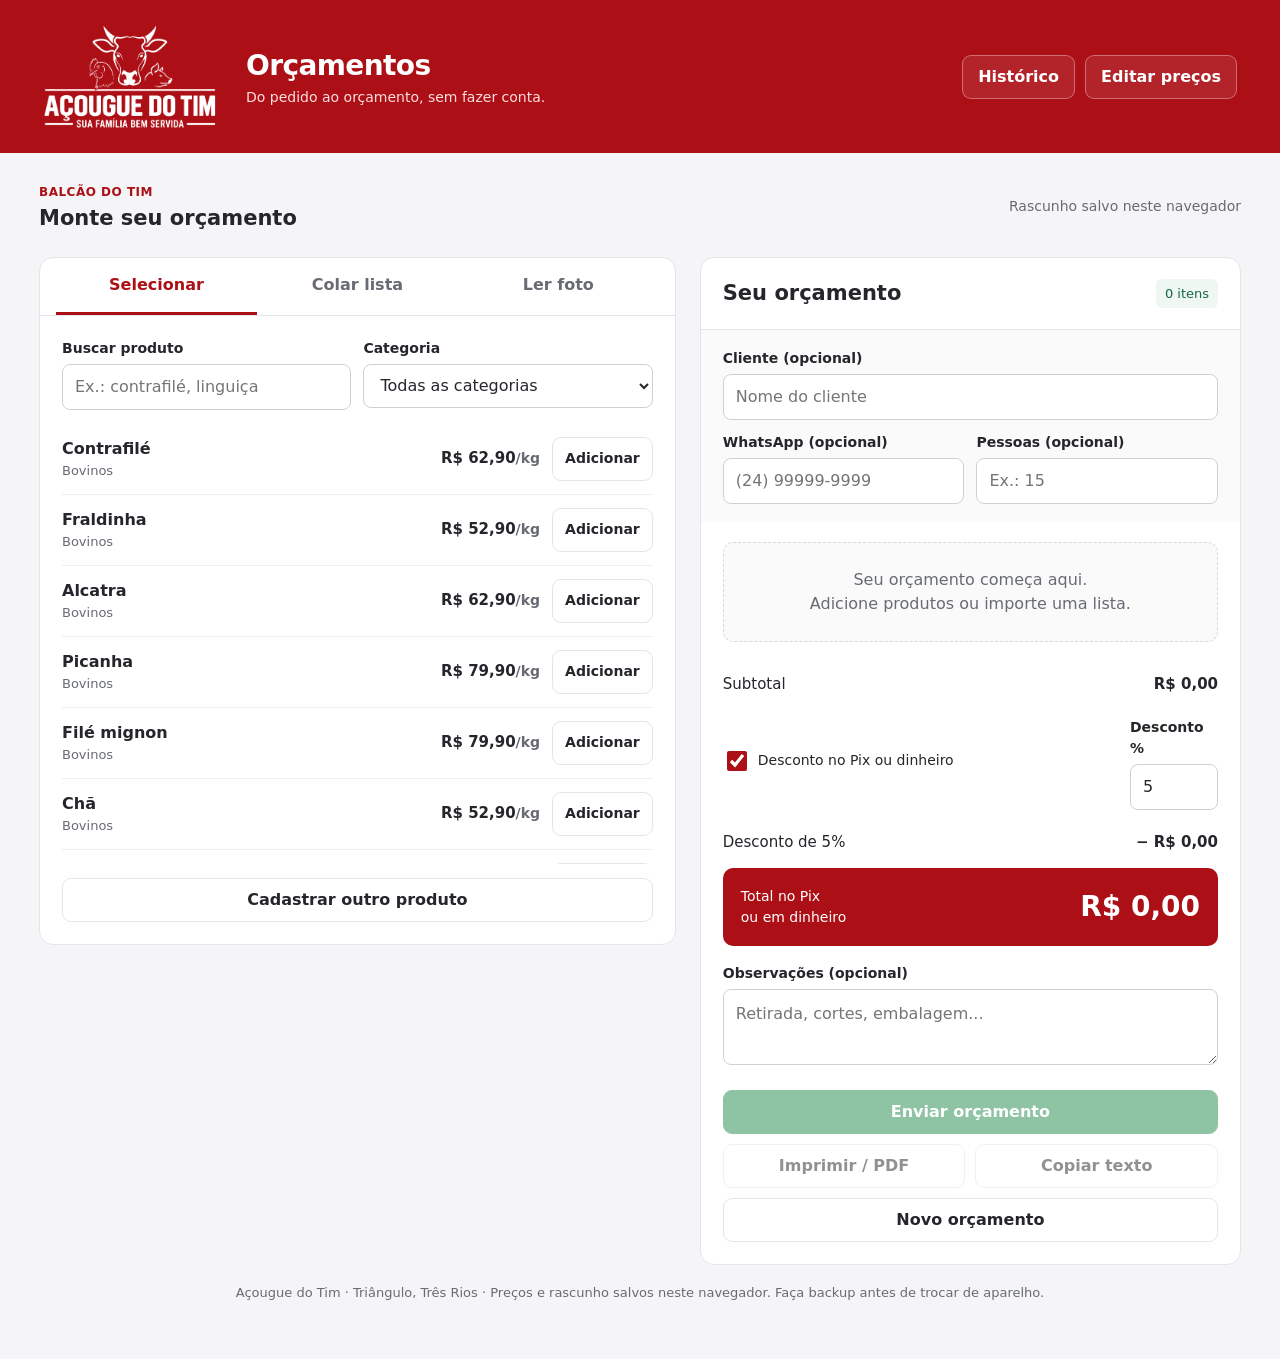
==== acougue-do-tim-app/app/src/main/assets/index.html @ 5b8120c6 "App Android de orçamentos do Açougue do Tim (APK v1.0) Tela original mantida (preços, desconto, logo" ====
<!doctype html>
<html lang="pt-BR">
<head>
<meta charset="utf-8">
<meta name="viewport" content="width=device-width,initial-scale=1,viewport-fit=cover">
<meta name="theme-color" content="#ac1016">
<title>Orçamentos · Açougue do Tim</title>
<style>
:root{--red:#ac1016;--ink:#25262b;--muted:#686b73;--line:#e5e5e9}
*{box-sizing:border-box;-webkit-tap-highlight-color:transparent}
body{margin:0;font:16px/1.5 system-ui,sans-serif;color:var(--ink);background:#f5f5f7}
button,input,select,textarea{font:inherit}
button{cursor:pointer;min-height:44px;border:1px solid var(--line);border-radius:9px;padding:9px 15px;background:white;font-weight:650;color:var(--ink);touch-action:manipulation}
button:hover{border-color:var(--red)}
button:active{transform:scale(.98)}
button:disabled{opacity:.5;cursor:not-allowed}
.primary{background:var(--red);color:white;border-color:var(--red)}
input,select,textarea{width:100%;padding:10px 12px;border:1px solid #cfd0d7;border-radius:8px;background:white;min-height:44px;color:var(--ink)}
input:focus,select:focus,textarea:focus,button:focus-visible{outline:3px solid #e8a8ab;outline-offset:2px}
label{display:block;font-size:14px;font-weight:650;margin-bottom:5px}
h1,h2,h3,p{margin:0}
h1{font-size:28px;letter-spacing:-.6px}
h2{font-size:21px}
h3{font-size:16px}
header{background:var(--red);color:white}
.head{max-width:1250px;margin:auto;padding:24px 28px;display:flex;align-items:center;gap:28px}
.logo{width:175px;height:105px;object-fit:contain}
.head p{color:#ffdddf;font-size:14px}
.head-actions{margin-left:auto;display:flex;gap:10px}
.head button{background:#ffffff16;color:white;border-color:#ffffff55}
main{max-width:1250px;margin:26px auto;padding:0 24px}
.topline{display:flex;justify-content:space-between;align-items:center;gap:12px;margin-bottom:22px}
.muted,.help{color:var(--muted);font-size:14px}
.grid{display:grid;grid-template-columns:minmax(0,1fr) minmax(340px,.85fr);gap:24px;align-items:start}
.card{background:white;border:1px solid var(--line);border-radius:14px;overflow:hidden}
.pad{padding:22px}
.tabs{display:flex;border-bottom:1px solid var(--line);padding:0 16px}
.tab{flex:1;border:0;border-radius:0;padding:15px 8px;color:var(--muted);border-bottom:3px solid transparent}
.tab.active{color:var(--red);border-bottom-color:var(--red)}
.fields{display:grid;grid-template-columns:1fr 1fr;gap:12px}
.row{display:flex;gap:10px;align-items:center}
.between{justify-content:space-between}
.stack>*+*{margin-top:16px}
.results{max-height:440px;overflow:auto;margin-top:14px}
.product{display:flex;gap:12px;align-items:center;padding:13px 0;border-bottom:1px solid #eee}
.meta{flex:1}
.product small{display:block;font-size:13px;color:var(--muted)}
.price{white-space:nowrap;font-weight:650;font-size:15px}
.product button{padding:7px 12px;font-size:14px}
.product.incart h3::after{content:" ✓";color:#176746}
.chip{font-size:13px;color:#176746;background:#eef7f1;padding:5px 9px;border-radius:6px}
.notice{border:1px solid #f0d3a9;background:#fff8ed;color:#6e430b;padding:12px;border-radius:9px;font-size:14px}
.quiet{border:1px dashed #d7d7dd;background:#fafafa;border-radius:10px;padding:25px 16px;text-align:center;color:var(--muted)}
textarea{resize:vertical;min-height:185px;line-height:1.7}
.smallbtn{font-size:14px;padding:5px 10px}
.hidden,[hidden]{display:none!important}
.summary-head{padding:20px 22px;border-bottom:1px solid var(--line);display:flex;align-items:center;justify-content:space-between;gap:10px}
.summary-head small{display:block;color:var(--muted);font-size:13px;font-weight:500}
.quote-meta{padding:18px 22px;background:#fafafb}
.quote-meta .wide{grid-column:1/-1}
.cart{padding:0 22px}
.cart-item{padding:16px 0;border-bottom:1px solid var(--line)}
.cart-item h3{flex:1}
.cart-edit{display:grid;grid-template-columns:1.3fr 1fr 1fr;gap:9px;margin-top:10px}
.cart-edit label{font-size:13px;color:var(--muted)}
.cart-edit input{padding:7px;font-size:15px}
.stepper{display:flex;gap:4px}
.stepper input{text-align:center;min-width:0}
.stepper button{min-width:40px;padding:0;font-size:20px;line-height:1;font-weight:700;color:var(--red)}
.itemtotal{text-align:right;align-self:end;padding-bottom:8px;font-weight:700;white-space:nowrap}
.remove{border:0;color:#8d3034;background:transparent;font-size:14px;padding:4px 5px;min-height:32px}
.totals{padding:22px}
.total-row{display:flex;justify-content:space-between;gap:12px;margin:9px 0;font-size:15px}
.discount-config{display:grid;grid-template-columns:1fr 88px;gap:14px;align-items:center;padding:12px 0}
.check{display:flex;gap:8px;align-items:center;font-weight:500}
.check input{width:20px;min-height:20px;accent-color:var(--red)}
.grand{padding:18px;background:var(--red);color:white;border-radius:10px;display:flex;align-items:center;justify-content:space-between;gap:10px;margin-top:15px}
.grand strong{font-size:28px;white-space:nowrap}
.grand span{font-size:14px}
.actions{display:grid;grid-template-columns:1fr 1fr;gap:10px;margin-top:18px}
.actions .primary{grid-column:1/-1}
.wa{background:#1f8b4c;border-color:#1f8b4c;color:white}
.footnote{padding:18px 0 30px;text-align:center;color:var(--muted);font-size:13px}
.photo-preview{display:block;max-width:100%;max-height:250px;margin:12px auto;object-fit:contain;border-radius:8px}
.photo-buttons{display:grid;grid-template-columns:1fr 1fr;gap:10px}
progress{width:100%;accent-color:var(--red)}
dialog{border:1px solid var(--line);border-radius:16px;padding:0;max-width:850px;width:calc(100% - 24px);max-height:90vh;box-shadow:0 20px 80px #0003;color:var(--ink)}
dialog::backdrop{background:#17182088}
.dialog-head{position:sticky;top:0;background:white;z-index:1;padding:18px 22px;border-bottom:1px solid var(--line);display:flex;align-items:center;justify-content:space-between;gap:12px}
.dialog-body{padding:20px 22px}
.dialog-foot{padding:16px 22px;border-top:1px solid var(--line);position:sticky;bottom:0;background:white;display:flex;justify-content:flex-end;gap:10px}
.review-item{padding:16px;border:1px solid var(--line);border-left:4px solid #d3a24d;border-radius:10px;margin:12px 0}
.review-item.known{border-left-color:#176746}
.source{font-size:14px;white-space:pre-wrap;color:var(--muted);margin-bottom:10px;overflow-wrap:anywhere}
.review-fields{display:grid;grid-template-columns:2fr .85fr 1fr;gap:10px}
.review-more{display:grid;grid-template-columns:2fr 1fr;gap:10px;margin-top:10px}
.reason{font-size:13px;color:#925100;margin:8px 0}
.catalog-row{display:grid;grid-template-columns:1fr 110px 45px 40px;gap:10px;align-items:center;padding:10px 0;border-bottom:1px solid var(--line)}
.catalog-row label{font-size:15px;margin:0}
.catalog-row span{font-size:14px;color:var(--muted)}
.catalog-row .del{min-height:36px;padding:0;border:0;background:transparent;color:#8d3034;font-size:20px}
.toast{position:fixed;bottom:calc(22px + var(--bar,0px));left:50%;transform:translateX(-50%);padding:12px 20px;background:#222;color:white;border-radius:10px;z-index:30;max-width:90vw;font-size:14px;box-shadow:0 6px 24px #0004}
#printQuote{display:none}
.pill{font-size:12px;letter-spacing:.5px;text-transform:uppercase;font-weight:700;color:var(--red)}
.send-list{display:grid;gap:10px}
.send-list button{display:flex;align-items:center;gap:14px;text-align:left;padding:14px 16px;min-height:64px}
.send-list button b{display:block}
.send-list button small{display:block;font-weight:400;color:var(--muted);font-size:13px}
.send-list .ico{font-size:26px;width:34px;text-align:center;flex:none}
.hist-row{display:grid;grid-template-columns:1fr auto;gap:6px 12px;padding:14px 0;border-bottom:1px solid var(--line);align-items:center}
.hist-row strong{white-space:nowrap}
.hist-row small{color:var(--muted);font-size:13px;display:block}
.hist-row .row{grid-column:1/-1}
.hist-row .row button{min-height:38px;padding:5px 12px;font-size:14px}
.sticky-bar{position:fixed;left:0;right:0;bottom:0;z-index:20;background:white;border-top:1px solid var(--line);box-shadow:0 -6px 20px #0001;padding:10px 16px;display:flex;align-items:center;gap:12px}
.sticky-bar div{flex:1;line-height:1.2}
.sticky-bar small{color:var(--muted);font-size:13px;display:block}
.sticky-bar strong{font-size:20px;color:var(--red)}
.busy{position:fixed;inset:0;background:#ffffffaa;z-index:40;display:flex;align-items:center;justify-content:center;font-weight:650}
.busy div{background:white;border:1px solid var(--line);border-radius:12px;padding:18px 24px;box-shadow:0 10px 40px #0002}
@media(max-width:900px){.grid{grid-template-columns:1fr}.head{padding:18px 20px;gap:18px}.logo{width:125px;height:85px}.head h1{font-size:23px}main{padding:0 16px;margin:20px auto}.review-fields{grid-template-columns:1fr 1fr}.review-fields>div:first-child{grid-column:1/-1}body.has-bar main{padding-bottom:70px}}
@media(max-width:480px){.head{flex-wrap:wrap;gap:12px}.brandtitle{flex:1}.head-actions{margin-left:0;width:100%}.head-actions button{flex:1}.pad,.totals,.dialog-body{padding:16px}.quote-meta{padding:16px}.cart{padding:0 16px}.product{flex-wrap:wrap}.product .meta{min-width:140px}.review-more{grid-template-columns:1fr}.catalog-row{grid-template-columns:1fr 92px 30px 34px;gap:6px}.topline .muted{max-width:150px;text-align:right}.cart-edit{grid-template-columns:1fr 1fr}.cart-edit .qtybox{grid-column:1/-1}.grand strong{font-size:26px}.fields{grid-template-columns:1fr}.quote-meta.fields{grid-template-columns:1fr 1fr}.dialog-head,.dialog-foot{padding:14px 16px}dialog{width:calc(100% - 16px);max-height:94vh}}
@media print{@page{size:A4;margin:12mm}body{background:white;font-size:11pt}body>*{display:none!important}#printQuote{display:block!important}#printQuote .print-head{background:#ac1016!important;color:white!important;display:flex;justify-content:space-between;align-items:center;padding:18px;margin-bottom:20px;print-color-adjust:exact;-webkit-print-color-adjust:exact}#printQuote img{width:180px}#printQuote h1{font-size:19pt}#printQuote table{width:100%;border-collapse:collapse;margin:14px 0;font-size:10pt}#printQuote th{background:#ac1016;color:white;text-align:left;padding:9px;print-color-adjust:exact;-webkit-print-color-adjust:exact}#printQuote td{padding:9px;border-bottom:1px solid #ddd}#printQuote th:not(:first-child),#printQuote td:not(:first-child){text-align:right}#printQuote tr{break-inside:avoid}#printQuote .print-totals{margin:20px 0 0 auto;width:85%;break-inside:avoid}#printQuote .print-totals div{display:flex;justify-content:space-between;padding:6px}#printQuote .print-grand{background:#ac1016;color:white;font-weight:bold;font-size:17pt;padding:13px!important;print-color-adjust:exact;-webkit-print-color-adjust:exact}#printQuote footer{text-align:center;margin-top:28px;border-top:1px solid #ac1016;padding-top:12px;font-size:9pt}#printQuote .notes{white-space:pre-wrap;margin:14px 0;font-size:10pt}}
</style>
</head>
<body>
<header><div class="head"><img class="logo" src="[data-uri]" alt="Açougue do Tim — Sua família bem servida"><div class="brandtitle"><h1>Orçamentos</h1><p>Do pedido ao orçamento, sem fazer conta.</p></div><div class="head-actions"><button id="openHistory">Histórico</button><button id="openCatalog">Editar preços</button></div></div></header>
<main>
<div class="topline"><div><span class="pill">Balcão do Tim</span><h2>Monte seu orçamento</h2></div><p class="muted" id="saveStatus"></p></div>
<div class="grid">
<section class="card">
<nav class="tabs" aria-label="Forma de incluir produtos"><button class="tab active" data-tab="manual">Selecionar</button><button class="tab" data-tab="text">Colar lista</button><button class="tab" data-tab="photo">Ler foto</button></nav>
<div id="manual" class="pad panel">
<div class="fields"><div><label for="search">Buscar produto</label><input id="search" type="search" placeholder="Ex.: contrafilé, linguiça" autocomplete="off"></div><div><label for="category">Categoria</label><select id="category"></select></div></div>
<div id="products" class="results"></div>
<button id="manualCustom" style="width:100%;margin-top:14px">Cadastrar outro produto</button>
</div>
<div id="text" class="pad panel hidden stack">
<h2>Recebeu uma lista?</h2>
<p class="help">Cole o pedido ou digite um produto por linha, com a quantidade antes ou depois do nome. <span class="app-only">Dica: no WhatsApp, segure a mensagem do cliente, toque em <b>Compartilhar</b> e escolha <b>Orçamentos Tim</b>.</span></p>
<textarea id="listText" aria-label="Lista de produtos" placeholder="3 kg de contrafilé&#10;Fraldinha 1 kg&#10;3 pacotes de pão de alho&#10;500 g de coração"></textarea>
<div class="row between"><button id="example" class="smallbtn">Exemplo de 15 pessoas</button><button id="parseText" class="primary">Reconhecer lista</button></div>
<p class="help">Nomes parecidos e dados ausentes pedem sua escolha antes de fechar.</p>
</div>
<div id="photo" class="pad panel hidden stack">
<h2>Uma foto vira uma lista</h2>
<p class="help">Fotografe o pedido de perto, bem iluminado e sem cortes. Funciona melhor com texto impresso ou letra de forma.</p>
<div class="photo-buttons app-only"><button id="takePhoto" class="primary">📷 Tirar foto</button><button id="pickPhoto">🖼️ Da galeria</button></div>
<div class="web-only stack"><input id="photoFile" type="file" accept="image/*" aria-label="Foto do pedido"><button id="readPhoto" class="primary" disabled style="width:100%">Ler imagem</button></div>
<img id="photoPreview" class="photo-preview hidden" alt="Foto selecionada">
<div id="ocrProgress" class="hidden"><progress id="ocrBar" max="1"></progress><p id="ocrStatus" class="help" role="status"></p></div>
<p class="help app-only">A leitura é feita no próprio celular, sem internet. Revise o texto e as quantidades.</p>
<p class="help web-only">Precisa de internet para carregar o leitor. A foto é processada no navegador. Revise o texto e as quantidades.</p>
<div id="ocrResult" class="hidden"><label for="ocrText">Texto extraído — corrija se necessário</label><textarea id="ocrText"></textarea><button id="parsePhoto" class="primary" style="width:100%;margin-top:10px">Revisar produtos da foto</button></div>
</div>
</section>
<section class="card summary" id="summary">
<div class="summary-head"><div><h2>Seu orçamento</h2><small id="quoteNumber"></small></div><span class="chip" id="itemCount"></span></div>
<div class="quote-meta fields">
<div class="wide"><label for="customer">Cliente (opcional)</label><input id="customer" placeholder="Nome do cliente" autocomplete="off"></div>
<div><label for="phone">WhatsApp (opcional)</label><input id="phone" type="tel" inputmode="tel" placeholder="(24) 99999-9999" autocomplete="off"></div>
<div><label for="people">Pessoas (opcional)</label><input id="people" type="number" inputmode="numeric" min="1" step="1" placeholder="Ex.: 15"></div>
</div>
<div id="cart" class="cart"></div>
<div class="totals">
<div class="total-row"><span>Subtotal</span><strong id="subtotal"></strong></div>
<div class="discount-config"><label class="check"><input id="discountOn" type="checkbox" checked>Desconto no Pix ou dinheiro</label><div><label for="discountPct">Desconto %</label><input id="discountPct" type="number" inputmode="decimal" min="0" max="100" step="0.1" value="5"></div></div>
<div class="total-row"><span id="discountLabel"></span><strong id="discountValue"></strong></div>
<div class="grand"><span id="totalLabel"></span><strong id="grandTotal"></strong></div>
<p class="help" id="perPerson" style="margin-top:9px"></p>
<div style="margin-top:17px"><label for="notes">Observações (opcional)</label><textarea id="notes" style="min-height:70px" placeholder="Retirada, cortes, embalagem..."></textarea></div>
<div class="actions">
<button class="primary wa" id="sendBtn">Enviar orçamento</button>
<button id="printBtn">Imprimir / PDF</button>
<button id="copyBtn">Copiar texto</button>
<button id="clearBtn" style="grid-column:1/-1">Novo orçamento</button>
</div>
</div>
</section>
</div>
<p class="footnote">Açougue do Tim · Triângulo, Três Rios · <span id="storageNote">Preços e rascunho salvos neste navegador.</span> Faça backup antes de trocar de aparelho.</p>
</main>

<div id="stickyBar" class="sticky-bar hidden"><div><small id="barCount"></small><strong id="barTotal"></strong></div><button id="barGo" class="primary">Ver orçamento</button></div>

<dialog id="reviewDialog"><div class="dialog-head"><div><h2>Confira o pedido</h2><p class="help">Escolha os produtos e complete o que faltar.</p></div><button data-close="reviewDialog">Fechar</button></div><div class="dialog-body"><p id="reviewMessage" class="notice"></p><div id="reviewRows"></div><p class="help">Para itens desconhecidos, escolha “Novo produto” e informe nome, unidade e preço. Eles serão salvos no catálogo.</p></div><div class="dialog-foot"><button data-close="reviewDialog">Cancelar</button><button id="applyReview" class="primary">Adicionar ao orçamento</button></div></dialog>

<dialog id="catalogDialog"><div class="dialog-head"><div><h2>Seus preços</h2><p class="help">Tabela inicial enviada em 25/11/2026.</p></div><button data-close="catalogDialog">Fechar</button></div><div class="dialog-body"><p class="notice">Alterações no catálogo valem para novas inclusões. Os itens já adicionados mantêm o preço e podem ser editados no orçamento.</p><label for="catalogSearch" style="margin-top:16px">Buscar no catálogo</label><input id="catalogSearch" type="search" autocomplete="off"><div id="catalogRows"></div><div class="row" style="flex-wrap:wrap;margin-top:20px"><button id="newProduct">Novo produto</button><button id="backup">Salvar backup</button><button id="restore">Restaurar backup</button><input id="restoreFile" type="file" accept="application/json,.json" hidden></div></div></dialog>

<dialog id="sendDialog"><div class="dialog-head"><div><h2>Enviar orçamento</h2><p class="help" id="sendTo"></p></div><button data-close="sendDialog">Fechar</button></div><div class="dialog-body"><div class="send-list">
<button data-send="text"><span class="ico">💬</span><span><b>Mensagem no WhatsApp</b><small>Texto com produtos, quantidades e total</small></span></button>
<button data-send="pdf" class="app-only"><span class="ico">📄</span><span><b>PDF no WhatsApp</b><small>Orçamento com a logo, pronto para imprimir</small></span></button>
<button data-send="png" class="app-only"><span class="ico">🖼️</span><span><b>Imagem no WhatsApp</b><small>Abre direto na conversa do cliente</small></span></button>
<button data-send="other" class="app-only"><span class="ico">↗️</span><span><b>Outros apps</b><small>Enviar o PDF por e-mail, Drive, Telegram…</small></span></button>
</div><p class="help" style="margin-top:14px">O orçamento enviado fica guardado no Histórico.</p></div></dialog>

<dialog id="historyDialog"><div class="dialog-head"><div><h2>Histórico</h2><p class="help">Orçamentos enviados, impressos ou copiados.</p></div><button data-close="historyDialog">Fechar</button></div><div class="dialog-body"><label for="historySearch">Buscar por cliente ou número</label><input id="historySearch" type="search" autocomplete="off"><div id="historyRows"></div></div></dialog>

<div id="toast" class="toast hidden" role="status" aria-live="polite"></div>
<div id="busy" class="busy hidden"><div id="busyText">Gerando…</div></div>
<section id="printQuote"></section>

<script>
'use strict';
const SEED=[
['Contrafilé',62.90,'Bovinos','contra file|contrafile|contra filé'],['Fraldinha',52.90,'Bovinos','fralda'],['Alcatra',62.90,'Bovinos',''],['Picanha',79.90,'Bovinos',''],['Filé mignon',79.90,'Bovinos','file mignon'],['Chã',52.90,'Bovinos','cha'],['Patinho',52.90,'Bovinos',''],['Lagarto plano',49.90,'Bovinos',''],['Lagarto redondo',49.90,'Bovinos',''],['Capa de filé',42.90,'Bovinos','capa de file'],['Bola da pá',49.90,'Bovinos','bola da pa'],['Paleta',42.90,'Bovinos',''],['Acém',42.90,'Bovinos','acem'],['Peito bovino',42.90,'Bovinos','peito de boi'],['Músculo de 1ª',42.90,'Bovinos','musculo de primeira'],['Músculo de 2ª',39.90,'Bovinos','musculo de segunda'],['Costela sem osso',35.90,'Costela e grill','costela s osso'],['Costela com osso',29.90,'Costela e grill','costela c osso'],['Contrafilé grill',74.90,'Costela e grill','contra file grill|contrafile grill'],['Alcatra grill',74.90,'Costela e grill',''],['Costela minga grill',38.90,'Costela e grill',''],
['Pernil suíno',27.90,'Suínos','pernil'],['Lombo suíno',28.90,'Suínos','lombo'],['Barriga suína',28.90,'Suínos','barriga|panceta'],['Costelinha suína',27.90,'Suínos','costelinha'],['Carré',22.90,'Suínos','carre'],['Toucinho',13.90,'Suínos',''],['Pé suíno',9.90,'Suínos','pe de porco'],['Joelho suíno',9.90,'Suínos','joelho de porco'],['Rabo suíno',9.90,'Suínos','rabo de porco'],
['Coxa com sobrecoxa',15.90,'Frango','coxa c sobrecoxa'],['Sobrecoxa',16.90,'Frango',''],['Filé de frango',28.90,'Frango','file de frango'],['Peito de frango com osso',19.90,'Frango','peito com osso'],['Asa de frango',20.90,'Frango','asa'],['Drumet',20.90,'Frango','drumete|coxinha da asa'],['Tulipa',39.90,'Frango','meio da asa'],['Moela',19.90,'Frango','moela de frango'],['Coração de frango',49.90,'Frango','coracao|coração'],['Fígado de frango',9.90,'Frango','figado de frango'],['Frango a passarinho',16.90,'Frango','frango passarinho'],
['Linguiça de churrasco',21.90,'Embutidos','linguica de churrasco|linguica gomo|linguiça de pernil'],['Linguiça pura suína',27.90,'Embutidos','linguica pura suina'],['Linguiça de frango',21.90,'Embutidos','linguica de frango'],['Linguiça mista',24.90,'Embutidos','linguica mista'],['Linguiça calabresa',32.90,'Embutidos','calabresa'],['Salsicha',16.90,'Embutidos',''],['Bacon',32.90,'Embutidos',''],['Moída de 2ª',24.90,'Preparados','moida de segunda|carne moida de segunda'],['Hambúrguer',29.90,'Preparados','hamburguer'],['Almôndegas',29.90,'Preparados','almondegas'],['Quibe',28.90,'Preparados','kibe'],['Empanado de boi',39.90,'Preparados',''],['Empanado de frango',29.90,'Preparados',''],['Fígado de boi',20.90,'Bovinos','figado de boi'],['Pão de alho',17.90,'Complementos','pao de alho','pct'],['Queijo coalho',28.90,'Complementos','coalho'],['Carvão',6,'Complementos','carvao']
].map((p,i)=>({id:'p'+i,name:p[0],price:Math.round(p[1]*100),category:p[2],aliases:p[3].split('|').filter(Boolean),unit:p[4]||'kg'}));
const norm=s=>String(s).normalize('NFD').replace(/[̀-ͯ]/g,'').toLowerCase().replace(/[^a-z0-9]+/g,' ').trim().replace(/\s+/g,' ');
const num=v=>{let s=String(v??'').trim();if(!s)return NaN;if(s.includes(','))s=s.replace(/\./g,'').replace(',','.');return Number(s)};
const money=v=>(v/100).toLocaleString('pt-BR',{style:'currency',currency:'BRL'});
const qtyText=v=>Number(v).toLocaleString('pt-BR',{maximumFractionDigits:3});
const escapeHTML=s=>String(s??'').replace(/[&<>"']/g,c=>({'&':'&amp;','<':'&lt;','>':'&gt;','"':'&quot;',"'":'&#39;'}[c]));
function totals(items,pct,on){const subtotal=items.reduce((s,i)=>s+Math.round(i.qty*i.price),0);const discount=on?Math.round(subtotal*pct/100):0;return {subtotal,discount,net:subtotal-discount}}
function distance(a,b){const d=Array.from({length:b.length+1},(_,i)=>i);for(let i=1;i<=a.length;i++){let prev=d[0];d[0]=i;for(let j=1;j<=b.length;j++){let old=d[j];d[j]=Math.min(d[j]+1,d[j-1]+1,prev+(a[i-1]===b[j-1]?0:1));prev=old}}return d[b.length]}
function matchProduct(name,catalog){const n=norm(name);let exact=catalog.filter(p=>[p.name,...p.aliases].some(a=>norm(a)===n));if(exact.length===1)return {product:exact[0],suggestions:exact};let suggestions=catalog.map(p=>{let score=Math.min(...[p.name,...p.aliases].map(a=>{let k=norm(a);return k.includes(n)||n.includes(k)?0.24:distance(k,n)/Math.max(k.length,n.length,1)}));return {p,score}}).filter(x=>x.score<.46).sort((a,b)=>a.score-b.score).slice(0,6).map(x=>x.p);return {product:null,suggestions}}
function parseList(text,catalog){let lines=String(text).replace(/\r/g,'').replace(/\s+e\s+(?=\d)/gi,'\n').replace(/(?:;|(?<!\d),)\s*(?=\d+(?:[.,]\d+)?\s*(?:kg|kilo|quilo|g\b|grama|pacote|pct|un))/gi,'\n').split(/\n|;/).map(s=>s.trim()).filter(Boolean);const rows=[];const ignored=[];let section='';for(const original of lines){let line=original.replace(/^[•*\-]\s*/,'').replace(/^\d+[.)]\s+/,'');let n=norm(line);if(/^(churrasco(?: \d+)?(?: pessoas)?|(?:para )?\d+ pessoas|carnes?(?: \d+)?|kg)$/.test(n)){ignored.push(original);continue}if(original===original.toUpperCase()&&/^(bovina|suina|frango|linguica)(?: \d+)?$/.test(n)){section=n.split(' ')[0];ignored.push(original);continue}let qty=null,unit=null,ambiguous=/\d+\s*[-–]\s*\d+/.test(line)||/\d+\s*\/\s*\d+/.test(line),name=line;
const unitRE=/(\d+(?:[.,]\d+)?)\s*(quilogramas?|quilos?|kilos?|kgs?|kl|gramas?|gr|g|pacotes?|pcts?|pcs|unidades?|und?|un)\b/i;
let m=line.match(unitRE);if(m){qty=num(m[1]);unit=/^(g|gr|grama)/i.test(m[2])?'g':/^(pac|pct|pcs)/i.test(m[2])?'pct':/^(un)/i.test(m[2])?'un':'kg';name=line.replace(m[0],'').trim();if(unit==='g'){qty/=1000;unit='kg'}}else{m=line.match(/^(\d+(?:[.,]\d+)?)\s*(?:x\s*)?(.+)$/);if(m){qty=num(m[1]);name=m[2]}else{m=line.match(/^(.+?)\s+(\d+(?:[.,]\d+)?)\s*$/);if(m){name=m[1];qty=num(m[2])}}}
name=name.replace(/^(?:de|do|da)\s+/i,'').replace(/\s+(?:de|do|da)$/i,'').replace(/^[:\-\s.…]+|[:\-\s.…]+$/g,'');if(!name){rows.push({original,name:'',qty,unit:unit||'kg',product:null,suggestions:[],reason:'Informe o produto.'});continue}if(section==='linguica'&&norm(name)==='pernil')name='Linguiça de pernil';const match=matchProduct(name,catalog);let reason=[];if(!match.product)reason.push('Qual produto você quis dizer?');if(qty===null||!Number.isFinite(qty)||qty<=0)reason.push('Informe a quantidade.');if(ambiguous){qty=null;reason.push('Quantidade ambígua: confirme o valor.')}if(unit&&match.product&&unit!==match.product.unit)reason.push('A unidade difere do catálogo. Confira.');rows.push({original,name,qty,unit:unit||match.product?.unit||'kg',product:match.product,suggestions:match.suggestions,reason:reason.join(' ')})}return {rows,ignored}}
window.TimCore={SEED,norm,num,money,totals,parseList,matchProduct};

// ===== Tela =====
const APP=!!(window.Android&&window.Android.exportQuote);
document.documentElement.classList.add(APP?'is-app':'is-web');
document.head.insertAdjacentHTML('beforeend',`<style>${APP?'.web-only':'.app-only'}{display:none!important}</style>`);
const $=id=>document.getElementById(id),KEY='tim-orcamentos-v1',HKEY='tim-orcamentos-historico-v1';
let catalog=structuredClone(SEED),cart=[],pending=[],photoFile=null,toastTimer,hist=[],seq=0;
const blankMeta=()=>({customer:'',phone:'',people:'',notes:'',discountOn:true,discountPct:5,quoteId:'',number:0});
let meta=blankMeta();
function validProduct(p){return p&&typeof p.id==='string'&&typeof p.name==='string'&&p.name.trim()&&Number.isInteger(p.price)&&p.price>=0&&p.price<=1e9&&['kg','pct','un'].includes(p.unit)&&typeof p.category==='string'&&Array.isArray(p.aliases)&&p.aliases.every(a=>typeof a==='string')}
const validCart=c=>Array.isArray(c)?c.filter(i=>validProduct(i)&&Number.isFinite(i.qty)&&i.qty>0&&i.qty<=1e6):[];
function cleanMeta(m){m={...blankMeta(),...(m||{})};m.discountPct=Math.max(0,Math.min(100,num(m.discountPct)||0));m.discountOn=!!m.discountOn;for(const k of ['customer','phone','people','notes','quoteId'])m[k]=String(m[k]??'');m.number=Number.isInteger(m.number)?m.number:0;return m}
function validHistory(h){return Array.isArray(h)?h.filter(q=>q&&typeof q.id==='string'&&Array.isArray(q.items)).map(q=>({...q,items:validCart(q.items),meta:cleanMeta(q.meta)})).slice(0,300):[]}
try{const saved=JSON.parse(localStorage.getItem(KEY));if(saved&&Array.isArray(saved.catalog)&&saved.catalog.length&&saved.catalog.every(validProduct)){catalog=saved.catalog;cart=validCart(saved.cart);meta=cleanMeta(saved.meta);seq=Number.isInteger(saved.seq)?saved.seq:0}}catch{}
try{hist=validHistory(JSON.parse(localStorage.getItem(HKEY)))}catch{}
seq=Math.max(seq,...hist.map(q=>q.meta.number||0),0);
function toast(s){$('toast').textContent=s;$('toast').classList.remove('hidden');clearTimeout(toastTimer);toastTimer=setTimeout(()=>$('toast').classList.add('hidden'),4500)}
function busy(on,text){$('busyText').textContent=text||'Gerando…';$('busy').classList.toggle('hidden',!on);if(on){clearTimeout(busy.t);busy.t=setTimeout(()=>$('busy').classList.add('hidden'),30000)}}
function save(){try{localStorage.setItem(KEY,JSON.stringify({catalog,cart,meta,seq}));$('saveStatus').textContent=APP?'Rascunho salvo no celular':'Rascunho salvo neste navegador'}catch{$('saveStatus').textContent='Não foi possível salvar';toast('Armazenamento indisponível. Salve um backup para não perder os dados.')}}
function saveHistory(){try{localStorage.setItem(HKEY,JSON.stringify(hist))}catch{toast('Não foi possível guardar no histórico.')}}
function refreshCategories(){let prev=$('category').value;$('category').innerHTML='<option value="">Todas as categorias</option>'+[...new Set(catalog.map(p=>p.category))].map(c=>`<option>${escapeHTML(c)}</option>`).join('');$('category').value=prev}
function renderProducts(){const q=norm($('search').value),cat=$('category').value,inCart=new Set(cart.map(i=>i.id));let products=catalog.filter(p=>(!cat||p.category===cat)&&norm([p.name,...p.aliases].join(' ')).includes(q));$('products').innerHTML=products.length?products.map(p=>`<div class="product${inCart.has(p.id)?' incart':''}"><div class="meta"><h3>${escapeHTML(p.name)}</h3><small>${escapeHTML(p.category)}</small></div><span class="price">${money(p.price)}<span class="muted">/${p.unit}</span></span><button data-add="${escapeHTML(p.id)}" aria-label="Adicionar ${escapeHTML(p.name)}">Adicionar</button></div>`).join(''):'<p class="quiet">Produto não encontrado. Você pode cadastrá-lo abaixo.</p>'}
function addItem(p,qty=1,price=p.price){const existing=cart.find(i=>i.id===p.id&&i.price===price&&i.unit===p.unit);if(existing)existing.qty=Math.round((existing.qty+qty)*1000)/1000;else cart.push({...structuredClone(p),qty,price});renderCart();save()}
const stepOf=u=>u==='kg'?0.5:1;
function renderCart(){$('itemCount').textContent=`${cart.length} ${cart.length===1?'item':'itens'}`;$('quoteNumber').textContent=meta.number?`Orçamento nº ${String(meta.number).padStart(4,'0')}`:'';$('cart').innerHTML=cart.length?cart.map((i,k)=>`<div class="cart-item"><div class="row between"><h3>${escapeHTML(i.name)}</h3><button class="remove" data-remove="${k}" aria-label="Remover ${escapeHTML(i.name)}">Remover</button></div><div class="cart-edit"><div class="qtybox"><label for="q${k}">Quantidade (${i.unit})</label><div class="stepper"><button data-step="${k}" data-dir="-1" aria-label="Diminuir">−</button><input id="q${k}" data-qty="${k}" inputmode="decimal" value="${qtyText(i.qty)}"><button data-step="${k}" data-dir="1" aria-label="Aumentar">+</button></div></div><div><label for="p${k}">Preço / ${i.unit}</label><input id="p${k}" data-price="${k}" inputmode="decimal" value="${(i.price/100).toFixed(2).replace('.',',')}"></div><div class="itemtotal" id="line${k}">${money(Math.round(i.qty*i.price))}</div></div></div>`).join(''):'<div class="quiet" style="margin-top:20px">Seu orçamento começa aqui.<br>Adicione produtos ou importe uma lista.</div>';renderTotals();renderProducts()}
function renderTotals(){let t=totals(cart,meta.discountPct,meta.discountOn);$('subtotal').textContent=money(t.subtotal);$('discountValue').textContent='− '+money(t.discount);$('discountLabel').textContent=`Desconto de ${qtyText(meta.discountOn?meta.discountPct:0)}%`;$('grandTotal').textContent=money(t.net);$('totalLabel').innerHTML=meta.discountOn?'Total no Pix<br>ou em dinheiro':'Total do orçamento';let people=num(meta.people);$('perPerson').textContent=people>0?`${money(Math.round(t.net/people))} por pessoa · ${people} pessoas`:'';$('printBtn').disabled=$('copyBtn').disabled=$('sendBtn').disabled=!cart.length;$('barTotal').textContent=money(t.net);$('barCount').textContent=`${cart.length} ${cart.length===1?'item':'itens'} · ${meta.discountOn?'no Pix/dinheiro':'total'}`;updateBar()}
function selectTab(name){document.querySelectorAll('.panel').forEach(e=>e.classList.toggle('hidden',e.id!==name));document.querySelectorAll('.tab').forEach(e=>{e.classList.toggle('active',e.dataset.tab===name);e.setAttribute('aria-selected',e.dataset.tab===name)})}

// Barra fixa com o total (celular)
let summaryVisible=false;
function updateBar(){const show=cart.length>0&&!summaryVisible&&window.innerWidth<=900&&!document.querySelector('dialog[open]');$('stickyBar').classList.toggle('hidden',!show);document.body.classList.toggle('has-bar',show);document.documentElement.style.setProperty('--bar',show?'64px':'0px')}
if('IntersectionObserver' in window)new IntersectionObserver(es=>{summaryVisible=es[0].isIntersecting;updateBar()},{threshold:0.01}).observe($('summary').querySelector('.totals'));
window.addEventListener('resize',updateBar);
$('barGo').onclick=()=>$('summary').scrollIntoView({behavior:'smooth',block:'start'});

function openReview(result){pending=result.rows;if(!pending.length){toast('Não encontrei produtos. Digite um produto e uma quantidade por linha.');return}$('reviewMessage').textContent=`${pending.length} linha(s) para revisar.${result.ignored.length?' Cabeçalhos ignorados: '+result.ignored.join(' · '):''} Confira cada quantidade antes de adicionar.`;$('reviewRows').innerHTML=pending.map((r,k)=>{const suggested=new Set(r.suggestions.map(p=>p.id));let options=[...catalog].sort((a,b)=>Number(suggested.has(b.id))-Number(suggested.has(a.id)));return `<div class="review-item ${r.product&&!r.reason?'known':''}" data-review="${k}"><div class="source">${escapeHTML(r.original||'Novo produto')}</div>${r.reason?`<p class="reason">${escapeHTML(r.reason)}</p>`:''}<div class="review-fields"><div><label for="rp${k}">Produto</label><select id="rp${k}" data-review-select="${k}"><option value="">Escolha o produto…</option>${options.map(p=>`<option value="${escapeHTML(p.id)}" ${r.product?.id===p.id?'selected':''}>${suggested.has(p.id)?'• ':''}${escapeHTML(p.name)} (${money(p.price)}/${p.unit})</option>`).join('')}<option value="new">+ Novo produto</option><option value="ignore">Ignorar esta linha</option></select></div><div><label for="rq${k}">Quantidade</label><input id="rq${k}" inputmode="decimal" value="${r.qty===null?'':qtyText(r.qty)}" placeholder="Informe"></div><div><label for="ru${k}">Unidade</label><select id="ru${k}">${['kg','pct','un'].map(u=>`<option ${u===r.unit?'selected':''}>${u}</option>`).join('')}</select></div></div><div class="review-more"><div id="rnwrap${k}" class="hidden"><label for="rn${k}">Nome do novo produto</label><input id="rn${k}" value="${escapeHTML(r.name)}"></div><div><label for="rv${k}">Preço por unidade (R$)</label><input id="rv${k}" inputmode="decimal" value="${r.product?(r.product.price/100).toFixed(2).replace('.',','):''}" placeholder="Informe o preço"></div></div></div>`}).join('');openDialog('reviewDialog')}
function applyReview(){let additions=[],newProducts=[];for(let k=0;k<pending.length;k++){let choice=$('rp'+k).value;if(choice==='ignore')continue;let q=num($('rq'+k).value),price=num($('rv'+k).value),unit=$('ru'+k).value;let p=catalog.find(p=>p.id===choice);if(!choice||!Number.isFinite(q)||q<=0||q>1e6||!Number.isFinite(price)||price<0||price>1e7){toast('Complete produto, quantidade positiva e preço na linha '+(k+1)+'.');$('rp'+k).focus();return}if(choice==='new'){let name=$('rn'+k).value.trim();if(!name){toast('Dê um nome ao produto na linha '+(k+1)+'.');$('rn'+k).focus();return}if([...catalog,...newProducts].some(p=>norm(p.name)===norm(name))){toast('Esse nome já existe. Selecione o produto do catálogo.');return}p={id:'custom-'+Date.now()+'-'+k,name,price:Math.round(price*100),unit,category:'Outros',aliases:[]};newProducts.push(p)}else if(!p){toast('Escolha um produto válido.');return}if(unit!==p.unit){toast(`A linha ${k+1} usa ${unit}, mas ${p.name} é vendido por ${p.unit}. Converta a quantidade e selecione ${p.unit}.`);$('ru'+k).focus();return}if(unit!=='kg'&&!Number.isInteger(q)){toast('Para pacotes ou unidades, informe uma quantidade inteira.');return}additions.push({p,qty:q,price:Math.round(price*100)})}if(!additions.length){toast('Nenhum item foi selecionado.');return}catalog.push(...newProducts);for(const a of additions)addItem(a.p,a.qty,a.price);refreshCategories();renderProducts();save();$('reviewDialog').close();toast(`${additions.length} item(ns) adicionado(s).`)}
function customProduct(){openReview({rows:[{original:'Cadastrar produto',name:'',qty:1,unit:'kg',product:null,suggestions:[],reason:'Informe nome, unidade e preço.'}],ignored:[]});$('rp0').value='new';$('rnwrap0').classList.remove('hidden')}
function catalogRows(){let q=norm($('catalogSearch').value);$('catalogRows').innerHTML=catalog.filter(p=>norm(p.name).includes(q)).map(p=>`<div class="catalog-row"><label for="cp${escapeHTML(p.id)}">${escapeHTML(p.name)}</label><input id="cp${escapeHTML(p.id)}" data-catalog-price="${escapeHTML(p.id)}" aria-label="Preço de ${escapeHTML(p.name)}" inputmode="decimal" value="${(p.price/100).toFixed(2).replace('.',',')}"><span>/${p.unit}</span><button class="del" data-catalog-del="${escapeHTML(p.id)}" aria-label="Excluir ${escapeHTML(p.name)}">×</button></div>`).join('')}
function download(name,content,type){if(APP){Android.saveFile(name,content,type);return}let url=URL.createObjectURL(new Blob([content],{type}));let a=document.createElement('a');a.href=url;a.download=name;document.body.append(a);a.click();a.remove();setTimeout(()=>URL.revokeObjectURL(url),30000)}
const dateBR=d=>new Date(d).toLocaleDateString('pt-BR');
const numberText=()=>meta.number?' nº '+String(meta.number).padStart(4,'0'):'';
function phoneDigits(){let d=String(meta.phone||'').replace(/\D/g,'');if(!d)return '';if(d.startsWith('0'))d=d.replace(/^0+/,'');if(d.length===10||d.length===11)d='55'+d;return d.length>=12&&d.length<=13?d:''}
function quoteText(){let t=totals(cart,meta.discountPct,meta.discountOn);return ['*AÇOUGUE DO TIM — ORÇAMENTO'+numberText()+'*',new Date().toLocaleDateString('pt-BR'),meta.customer?'Cliente: '+meta.customer:null,meta.people?'Pessoas: '+meta.people:null,'',...cart.map(i=>`${qtyText(i.qty)} ${i.unit} de ${i.name} — ${money(i.price)}/${i.unit} — ${money(Math.round(i.qty*i.price))}`),'','Subtotal: '+money(t.subtotal),...(meta.discountOn?[`Desconto de ${qtyText(meta.discountPct)}% no Pix ou dinheiro: ${money(t.discount)}`]:[]),'*TOTAL: '+money(t.net)+'*',meta.people&&num(meta.people)>0?`(${money(Math.round(t.net/num(meta.people)))} por pessoa)`:null,meta.notes?'\nObservações: '+meta.notes:null,'\nAv. Zoelo Sola, 1625 — Triângulo, Três Rios','(24) 2030-2024 | WhatsApp: (24) 99221-4707'].filter(s=>s!==null).join('\n')}
function quoteBody(){let t=totals(cart,meta.discountPct,meta.discountOn);return `<div class="print-head"><img src="${document.querySelector('.logo').src}" alt="Açougue do Tim"><div><h1>ORÇAMENTO${escapeHTML(numberText())}</h1><p>${new Date().toLocaleDateString('pt-BR')}</p>${meta.people?`<p>Para ${escapeHTML(meta.people)} pessoas</p>`:''}</div></div>${meta.customer?`<p class="client"><strong>Cliente:</strong> ${escapeHTML(meta.customer)}</p>`:''}<table><thead><tr><th>Produto</th><th>Quantidade</th><th>Preço unitário</th><th>Subtotal</th></tr></thead><tbody>${cart.map(i=>`<tr><td>${escapeHTML(i.name)}</td><td>${qtyText(i.qty)} ${i.unit}</td><td>${money(i.price)}/${i.unit}</td><td>${money(Math.round(i.qty*i.price))}</td></tr>`).join('')}</tbody></table><div class="print-totals"><div><span>Total do orçamento</span><strong>${money(t.subtotal)}</strong></div>${meta.discountOn?`<div><span>Desconto de ${qtyText(meta.discountPct)}% no Pix ou dinheiro</span><strong>− ${money(t.discount)}</strong></div>`:''}<div class="print-grand"><span>${meta.discountOn?'Total com desconto':'Total'}</span><strong>${money(t.net)}</strong></div>${meta.discountOn?'<p>Pagamento no Pix ou em dinheiro.</p>':''}${meta.people&&num(meta.people)>0?`<p>${money(Math.round(t.net/num(meta.people)))} por pessoa.</p>`:''}</div>${meta.notes?`<p class="notes"><strong>Observações:</strong><br>${escapeHTML(meta.notes)}</p>`:''}<footer><strong>AÇOUGUE DO TIM · SUA FAMÍLIA BEM SERVIDA</strong><br>Av. Zoelo Sola, 1625 — Triângulo — Três Rios<br>(24) 2030-2024 · WhatsApp: (24) 99221-4707</footer>`}
function makePrint(){$('printQuote').innerHTML=quoteBody()}
// Documento próprio para gerar PDF e imagem no celular
function exportHTML(){return `<!doctype html><html lang="pt-BR"><head><meta charset="utf-8"><meta name="viewport" content="width=device-width,initial-scale=1"><style>
@page{size:A4;margin:12mm}*{box-sizing:border-box}html{font-size:calc(100vw / 46)}@media print{html{font-size:11pt}}
body{margin:0;font-family:system-ui,sans-serif;color:#25262b;background:white;-webkit-print-color-adjust:exact;print-color-adjust:exact}
.sheet{padding:1.6rem}@media print{.sheet{padding:0}}
.print-head{background:#ac1016;color:white;display:flex;justify-content:space-between;align-items:center;gap:1rem;padding:1.3rem 1.5rem;border-radius:.4rem;margin-bottom:1.4rem}
.print-head img{width:12rem}.print-head h1{font-size:1.7rem;margin:0;text-align:right}.print-head p{margin:.15rem 0 0;text-align:right}
.client{margin:0 0 .6rem}
table{width:100%;border-collapse:collapse;margin:.8rem 0;font-size:.92rem}
th{background:#ac1016;color:white;text-align:left;padding:.6rem}td{padding:.6rem;border-bottom:1px solid #ddd}
th:not(:first-child),td:not(:first-child){text-align:right;white-space:nowrap}tr{break-inside:avoid}
.print-totals{margin:1.3rem 0 0 auto;width:88%;break-inside:avoid}.print-totals div{display:flex;justify-content:space-between;padding:.4rem .5rem}.print-totals p{margin:.5rem .5rem 0;text-align:right;color:#555}
.print-grand{background:#ac1016;color:white;font-weight:bold;font-size:1.45rem;padding:.9rem!important;border-radius:.3rem;margin-top:.3rem}
.notes{white-space:pre-wrap;margin:1.2rem 0;font-size:.92rem}
footer{text-align:center;margin-top:1.8rem;border-top:2px solid #ac1016;padding-top:.8rem;font-size:.82rem;line-height:1.5}
</style></head><body><div class="sheet">${quoteBody()}</div></body></html>`}
function validateCartInputs(){for(let k=0;k<cart.length;k++){let q=num($('q'+k).value),p=num($('p'+k).value);if(!Number.isFinite(q)||q<=0||q>1e6||!Number.isFinite(p)||p<0||p>1e7||(cart[k].unit!=='kg'&&!Number.isInteger(q))){toast('Corrija a quantidade ou o preço de '+cart[k].name+'.');return false}}return true}

// Histórico
function recordHistory(){if(!cart.length)return;if(!meta.quoteId||!hist.some(q=>q.id===meta.quoteId)){if(!meta.quoteId||!meta.number){meta.number=++seq;meta.quoteId='q'+Date.now().toString(36)}}const entry={id:meta.quoteId,date:new Date().toISOString(),items:structuredClone(cart),meta:{...meta},total:totals(cart,meta.discountPct,meta.discountOn).net};hist=[entry,...hist.filter(q=>q.id!==entry.id)].slice(0,300);saveHistory();save();renderCart()}
function historyRows(){let q=norm($('historySearch').value);let list=hist.filter(h=>!q||norm(`${h.meta.customer} ${h.meta.number} ${String(h.meta.number).padStart(4,'0')}`).includes(q));$('historyRows').innerHTML=list.length?list.map(h=>`<div class="hist-row"><div><strong>Nº ${String(h.meta.number).padStart(4,'0')} · ${escapeHTML(h.meta.customer||'Sem nome')}</strong><small>${new Date(h.date).toLocaleString('pt-BR',{dateStyle:'short',timeStyle:'short'})} · ${h.items.length} ${h.items.length===1?'item':'itens'}${h.meta.people?' · '+escapeHTML(h.meta.people)+' pessoas':''}</small></div><strong>${money(h.total)}</strong><div class="row"><button data-hopen="${h.id}">Abrir</button><button data-hcopy="${h.id}">Usar como modelo</button><button data-hdel="${h.id}" class="remove">Excluir</button></div></div>`).join(''):'<p class="quiet" style="margin-top:14px">Nenhum orçamento ainda. Eles aparecem aqui depois de enviados, impressos ou copiados.</p>'}
function loadQuote(h,asCopy){if(cart.length&&meta.quoteId!==h.id&&!confirm('Substituir o orçamento que está na tela?'))return;cart=structuredClone(h.items);meta=cleanMeta(structuredClone(h.meta));if(asCopy){meta.quoteId='';meta.number=0;meta.customer='';meta.phone=''}fillMeta();renderCart();save();$('historyDialog').close();toast(asCopy?'Itens copiados para um novo orçamento.':'Orçamento nº '+String(h.meta.number).padStart(4,'0')+' aberto.');$('summary').scrollIntoView({behavior:'smooth'})}

// Diálogos e botão Voltar do Android
function openDialog(id){$(id).showModal();updateBar()}
document.querySelectorAll('dialog').forEach(d=>d.addEventListener('close',updateBar));
window.handleBack=function(){let open=[...document.querySelectorAll('dialog[open]')];if(open.length){open.at(-1).close();return true}if(!$('busy').classList.contains('hidden'))return true;return false};

// Enviar
function fileBase(){let n=String(meta.number).padStart(4,'0');let c=norm(meta.customer).replace(/ /g,'-').slice(0,30);return `Orcamento-Tim-${n}${c?'-'+c:''}`}
function caption(){let t=totals(cart,meta.discountPct,meta.discountOn);return `Orçamento Açougue do Tim${numberText()}${meta.customer?' — '+meta.customer:''}: ${money(t.net)}${meta.discountOn?' no Pix ou dinheiro':''}.`}
function sendQuote(kind){if(!cart.length||!validateCartInputs())return;recordHistory();$('sendDialog').close();const phone=phoneDigits();if(kind==='text'){const text=quoteText();if(APP)Android.shareText(text,phone,true);else window.open(`https://wa.me/${phone}?text=${encodeURIComponent(text)}`,'_blank');return}busy(true,kind==='png'?'Gerando imagem…':'Gerando PDF…');const ext=kind==='png'?'png':'pdf';Android.exportQuote(ext,exportHTML(),fileBase()+'.'+ext,caption(),kind==='other'?'':phone,kind!=='other')}
function printQuote(){if(!cart.length||!validateCartInputs())return;recordHistory();makePrint();if(APP)Android.print(fileBase());else window.print()}

// Mensagens vindas do Android
window.fromAndroid=function(type,data){switch(type){
case 'exportDone':busy(false);break;
case 'pdfFallback':busy(false);makePrint();Android.print(fileBase());break;
case 'photoStart':selectTab('photo');$('ocrResult').classList.add('hidden');$('ocrProgress').classList.remove('hidden');$('ocrBar').removeAttribute('value');$('ocrStatus').textContent='Lendo a foto no celular…';break;
case 'photoCancel':$('ocrProgress').classList.add('hidden');break;
case 'photo':selectTab('photo');if(data.error){$('ocrProgress').classList.remove('hidden');$('ocrBar').value=0;$('ocrStatus').textContent=data.error;toast(data.error);break}if(data.preview){$('photoPreview').src=data.preview;$('photoPreview').classList.remove('hidden')}$('ocrBar').value=1;$('ocrText').value=data.text||'';$('ocrResult').classList.remove('hidden');$('ocrStatus').textContent=(data.text||'').trim()?'Leitura concluída. Confira o texto abaixo.':'Não encontrei texto. Tente uma foto mais nítida ou digite a lista.';if((data.text||'').trim())$('ocrResult').scrollIntoView({behavior:'smooth',block:'start'});break;
case 'sharedText':selectTab('text');$('listText').value=data;document.querySelectorAll('dialog[open]').forEach(d=>d.close());openReview(parseList(data,catalog));break;
case 'openFile':restoreFromText(data);break;
}};

// Backup
function restoreFromText(text){try{if(text.length>3e6)throw Error('Arquivo grande demais.');let b=JSON.parse(text);if(b.format!==KEY||!Array.isArray(b.catalog)||!b.catalog.length||b.catalog.length>2000||!b.catalog.every(validProduct)||new Set(b.catalog.map(p=>p.id)).size!==b.catalog.length)throw Error('Backup inválido.');if(!confirm('Substituir o catálogo, o rascunho e o histórico atuais pelos dados deste backup?'))return;catalog=b.catalog;cart=validCart(b.cart);meta=cleanMeta(b.meta);seq=Number.isInteger(b.seq)?b.seq:0;if(Array.isArray(b.hist)){hist=validHistory(b.hist);saveHistory()}save();location.reload()}catch(err){toast(err.message||'Não foi possível restaurar.')}}

function fillMeta(){for(const id of ['customer','phone','people','notes','discountPct','discountOn'])$(id)[id==='discountOn'?'checked':'value']=meta[id]}

const example='Contrafilé 3 kg\nFraldinha 1 kg\nPernil 1 kg\nBarriga 1 kg\nDrumet 1 kg\nCoração 1 kg\nLinguiça de churrasco 1 kg\nPão de alho 3 pacotes\nQueijo coalho 1 kg\nCarvão 5 kg';
document.querySelectorAll('[data-tab]').forEach(b=>b.onclick=()=>selectTab(b.dataset.tab));
document.querySelectorAll('[data-close]').forEach(b=>b.onclick=()=>$(b.dataset.close).close());
$('search').oninput=renderProducts;$('category').onchange=renderProducts;
$('products').onclick=e=>{let b=e.target.closest('[data-add]');if(b){let p=catalog.find(p=>p.id===b.dataset.add);addItem(p);toast(`${p.name} adicionado. Ajuste a quantidade no orçamento.`)}};
$('cart').onclick=e=>{let b=e.target.closest('[data-remove]');if(b){cart.splice(Number(b.dataset.remove),1);renderCart();save();return}b=e.target.closest('[data-step]');if(b){let k=Number(b.dataset.step),i=cart[k],step=stepOf(i.unit),v=Math.round((i.qty+step*Number(b.dataset.dir))*1000)/1000;if(v<=0){toast('Para tirar o produto, toque em Remover.');return}i.qty=v;$('q'+k).value=qtyText(v);$('line'+k).textContent=money(Math.round(i.qty*i.price));renderTotals();save()}};
$('cart').onchange=e=>{let i=e.target,k=i.dataset.qty??i.dataset.price;if(k===undefined)return;let v=num(i.value),isQty=i.dataset.qty!==undefined;let valid=Number.isFinite(v)&&(isQty?v>0&&v<=1e6&&(cart[k].unit==='kg'||Number.isInteger(v)):v>=0&&v<=1e7);if(!valid){toast('Informe um valor válido. Quantidade deve ser positiva.');i.value=isQty?qtyText(cart[k].qty):(cart[k].price/100).toFixed(2).replace('.',',');return}cart[k][isQty?'qty':'price']=isQty?v:Math.round(v*100);$('line'+k).textContent=money(Math.round(cart[k].qty*cart[k].price));renderTotals();save()};
fillMeta();
for(const id of ['customer','phone','people','notes','discountPct','discountOn']){$(id).addEventListener('change',()=>{if(id==='discountPct'){let v=num($(id).value);if(!Number.isFinite(v)||v<0||v>100){toast('O desconto precisa estar entre 0 e 100%.');$(id).value=meta[id];return}meta[id]=v}else if(id==='people'){let v=num($(id).value);if($(id).value&&(!Number.isInteger(v)||v<=0)){toast('Informe um número inteiro de pessoas.');$(id).value=meta[id];return}meta[id]=$(id).value}else if(id==='phone'){meta.phone=$(id).value.trim();if(meta.phone&&!phoneDigits())toast('Confira o WhatsApp: use DDD + número, ex.: (24) 99999-9999.')}else meta[id]=id==='discountOn'?$(id).checked:$(id).value;renderTotals();save()})}
$('example').onclick=()=>{$('listText').value=example};
$('parseText').onclick=()=>openReview(parseList($('listText').value,catalog));
$('parsePhoto').onclick=()=>openReview(parseList($('ocrText').value,catalog));
$('manualCustom').onclick=customProduct;
$('newProduct').onclick=()=>{$('catalogDialog').close();customProduct()};
$('applyReview').onclick=applyReview;
$('reviewRows').onchange=e=>{let k=e.target.dataset.reviewSelect;if(k===undefined)return;let value=e.target.value,p=catalog.find(p=>p.id===value);$('rnwrap'+k).classList.toggle('hidden',value!=='new');if(p){$('rv'+k).value=(p.price/100).toFixed(2).replace('.',',');$('ru'+k).value=p.unit}else if(value==='new')$('rv'+k).value=''};
$('openCatalog').onclick=()=>{catalogRows();openDialog('catalogDialog')};
$('catalogSearch').oninput=catalogRows;
$('catalogRows').onchange=e=>{let p=catalog.find(p=>p.id===e.target.dataset.catalogPrice);if(!p)return;let v=num(e.target.value);if(!Number.isFinite(v)||v<0||v>1e7){toast('Informe um preço válido.');e.target.value=(p.price/100).toFixed(2).replace('.',',');return}p.price=Math.round(v*100);e.target.value=(p.price/100).toFixed(2).replace('.',',');save();renderProducts();toast('Preço salvo para novas inclusões.')};
$('catalogRows').onclick=e=>{let b=e.target.closest('[data-catalog-del]');if(!b)return;let p=catalog.find(p=>p.id===b.dataset.catalogDel);if(!p)return;if(catalog.length<=1){toast('O catálogo precisa de pelo menos um produto.');return}if(!confirm(`Excluir “${p.name}” do catálogo? Orçamentos já feitos não mudam.`))return;catalog=catalog.filter(x=>x!==p);save();catalogRows();refreshCategories();renderProducts();toast('Produto excluído.')};
$('openHistory').onclick=()=>{$('historySearch').value='';historyRows();openDialog('historyDialog')};
$('historySearch').oninput=historyRows;
$('historyRows').onclick=e=>{let b=e.target.closest('button');if(!b)return;let id=b.dataset.hopen||b.dataset.hcopy||b.dataset.hdel,h=hist.find(q=>q.id===id);if(!h)return;if(b.dataset.hdel){if(!confirm('Excluir este orçamento do histórico?'))return;hist=hist.filter(q=>q!==h);saveHistory();historyRows();return}loadQuote(h,!!b.dataset.hcopy)};
$('backup').onclick=()=>download(`backup-acougue-do-tim-${new Date().toISOString().slice(0,10)}.json`,JSON.stringify({format:KEY,catalog,cart,meta,seq,hist},null,2),'application/json');
$('restore').onclick=()=>APP?Android.openFile():$('restoreFile').click();
$('restoreFile').onchange=async e=>{let f=e.target.files[0];if(!f)return;try{if(f.size>3e6)throw Error('Arquivo grande demais.');restoreFromText(await f.text())}catch(err){toast(err.message||'Não foi possível restaurar.')}finally{e.target.value=''}};
$('clearBtn').onclick=()=>{if(cart.length&&!confirm('Começar um novo orçamento? O catálogo será mantido.'))return;cart=[];meta={...blankMeta(),discountOn:meta.discountOn,discountPct:meta.discountPct};fillMeta();renderCart();save();window.scrollTo({top:0,behavior:'smooth'})};
$('sendBtn').onclick=()=>{if(!cart.length||!validateCartInputs())return;$('sendTo').textContent=meta.customer||phoneDigits()?`Para ${meta.customer||''}${meta.customer&&phoneDigits()?' · ':''}${phoneDigits()?meta.phone:''}`:'Escolha como enviar.';openDialog('sendDialog')};
document.querySelectorAll('[data-send]').forEach(b=>b.onclick=()=>sendQuote(b.dataset.send));
$('printBtn').onclick=printQuote;
$('copyBtn').onclick=async()=>{if(!validateCartInputs())return;recordHistory();let text=quoteText();try{await navigator.clipboard.writeText(text);toast('Orçamento copiado. Cole na conversa do cliente.')}catch{let a=document.createElement('textarea');a.value=text;document.body.append(a);a.select();let ok=document.execCommand('copy');a.remove();if(ok)toast('Orçamento copiado.');else download('orcamento-tim.txt',text,'text/plain')}};

// Foto: no app usa a câmera e o leitor do próprio celular; no navegador, o leitor online
if(APP){$('takePhoto').onclick=()=>Android.pickPhoto(true);$('pickPhoto').onclick=()=>Android.pickPhoto(false)}
$('photoFile').onchange=e=>{photoFile=e.target.files[0]||null;$('readPhoto').disabled=!photoFile;$('ocrResult').classList.add('hidden');$('ocrProgress').classList.add('hidden');if(!photoFile)return;if(photoFile.size>20*1024*1024){toast('Use uma imagem de até 20 MB.');photoFile=null;$('readPhoto').disabled=true;return}let prev=$('photoPreview');if(prev.dataset.url)URL.revokeObjectURL(prev.dataset.url);prev.src=prev.dataset.url=URL.createObjectURL(photoFile);prev.classList.remove('hidden')};
let ocrLoading;
function loadOCR(){if(window.Tesseract)return Promise.resolve();if(ocrLoading)return ocrLoading;ocrLoading=new Promise((resolve,reject)=>{let s=document.createElement('script');s.src='https://cdn.jsdelivr.net/npm/tesseract.js@5.1.1/dist/tesseract.min.js';let timer=setTimeout(()=>{s.remove();ocrLoading=null;reject(Error('O leitor demorou para carregar. Confira a internet e tente novamente.'))},45000);s.onload=()=>{clearTimeout(timer);resolve()};s.onerror=()=>{clearTimeout(timer);s.remove();ocrLoading=null;reject(Error('Não foi possível carregar o leitor. Confira a internet ou cole o texto na aba Colar lista.'))};document.head.append(s)});return ocrLoading}
$('readPhoto').onclick=async()=>{if(!photoFile)return;$('readPhoto').disabled=true;$('photoFile').disabled=true;$('ocrProgress').classList.remove('hidden');$('ocrStatus').textContent='Carregando leitor de imagens…';$('ocrBar').value=0;let worker;try{await loadOCR();worker=await Tesseract.createWorker('por',1,{logger:m=>{if(m.status==='recognizing text'){$('ocrStatus').textContent='Lendo texto: '+Math.round(m.progress*100)+'%';$('ocrBar').value=m.progress}else $('ocrStatus').textContent='Preparando leitor de português…'}});let result=await worker.recognize(photoFile);$('ocrText').value=result.data.text;$('ocrResult').classList.remove('hidden');$('ocrStatus').textContent=result.data.text.trim()?'Leitura concluída. Confira o texto abaixo.':'Não encontrei texto. Tente uma foto mais nítida ou digite a lista.';$('ocrBar').value=1}catch(err){$('ocrStatus').textContent='Não foi possível ler a imagem. Confira a conexão e use JPG ou PNG. Você também pode colar o pedido na aba Colar lista.';toast(err.message||'Falha na leitura.')}finally{if(worker)await worker.terminate().catch(()=>{});$('readPhoto').disabled=false;$('photoFile').disabled=false}};

if(APP)$('storageNote').textContent='Preços, rascunho e histórico salvos neste celular.';
refreshCategories();renderCart();save();
</script>
</body>
</html>
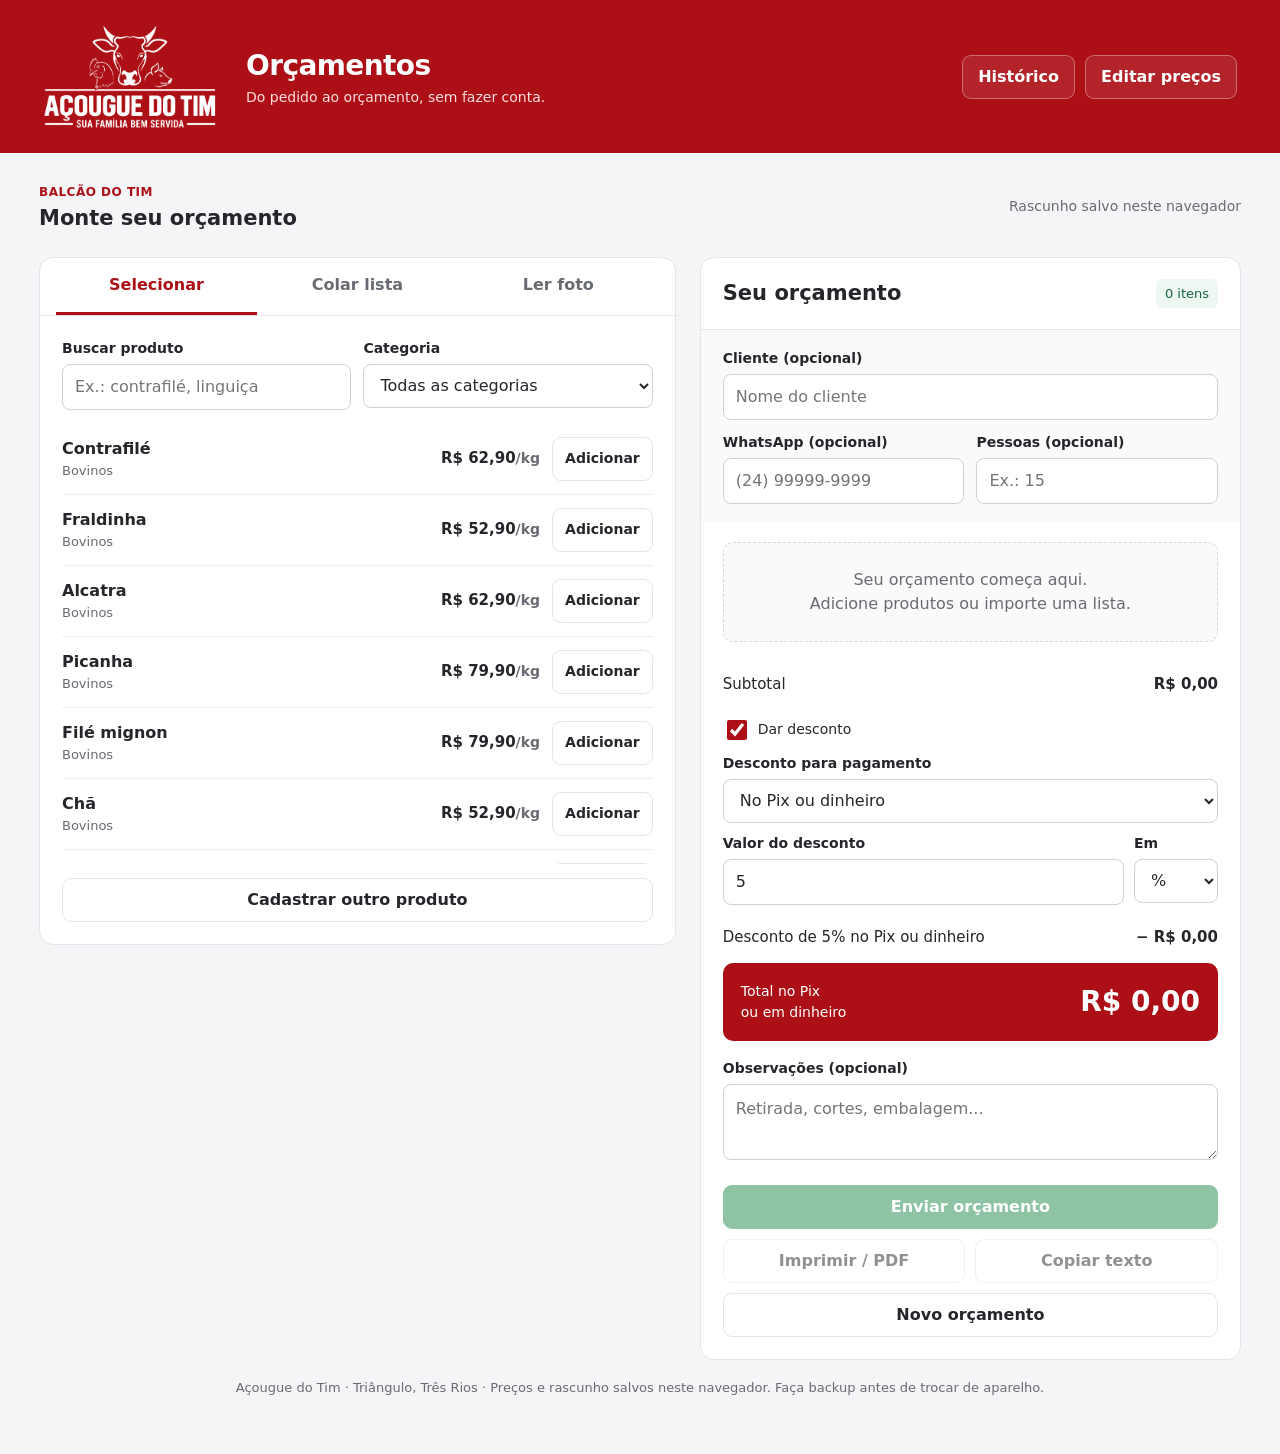
==== commit 4031869f: "Orçamentos Tim 1.1: desconto também no cartão e em reais Escolha da forma de pagamento do desconto (" ====
--- a/acougue-do-tim-app/app/src/main/assets/index.html
+++ b/acougue-do-tim-app/app/src/main/assets/index.html
@@ -70,8 +70,8 @@
 .itemtotal{text-align:right;align-self:end;padding-bottom:8px;font-weight:700;white-space:nowrap}
 .remove{border:0;color:#8d3034;background:transparent;font-size:14px;padding:4px 5px;min-height:32px}
 .totals{padding:22px}
-.total-row{display:flex;justify-content:space-between;gap:12px;margin:9px 0;font-size:15px}
-.discount-config{display:grid;grid-template-columns:1fr 88px;gap:14px;align-items:center;padding:12px 0}
+.total-row{display:flex;justify-content:space-between;gap:12px;margin:9px 0;font-size:15px}.total-row strong{white-space:nowrap}
+.discount-config{padding:12px 0}.discount-box{display:grid;gap:10px;margin-top:10px}.discount-amount{display:grid;grid-template-columns:1fr 84px;gap:10px}
 .check{display:flex;gap:8px;align-items:center;font-weight:500}
 .check input{width:20px;min-height:20px;accent-color:var(--red)}
 .grand{padding:18px;background:var(--red);color:white;border-radius:10px;display:flex;align-items:center;justify-content:space-between;gap:10px;margin-top:15px}
@@ -164,8 +164,8 @@
 <div id="cart" class="cart"></div>
 <div class="totals">
 <div class="total-row"><span>Subtotal</span><strong id="subtotal"></strong></div>
-<div class="discount-config"><label class="check"><input id="discountOn" type="checkbox" checked>Desconto no Pix ou dinheiro</label><div><label for="discountPct">Desconto %</label><input id="discountPct" type="number" inputmode="decimal" min="0" max="100" step="0.1" value="5"></div></div>
-<div class="total-row"><span id="discountLabel"></span><strong id="discountValue"></strong></div>
+<div class="discount-config"><label class="check"><input id="discountOn" type="checkbox" checked>Dar desconto</label><div id="discountBox" class="discount-box"><div><label for="discountPay">Desconto para pagamento</label><select id="discountPay"><option value="pix">No Pix ou dinheiro</option><option value="cartao">No cartão (débito ou crédito)</option><option value="debito">No cartão de débito</option><option value="credito">No cartão de crédito</option><option value="todas">Em qualquer forma de pagamento</option></select></div><div class="discount-amount"><div><label for="discountPct">Valor do desconto</label><input id="discountPct" inputmode="decimal" value="5" autocomplete="off"></div><div><label for="discountMode">Em</label><select id="discountMode"><option value="pct">%</option><option value="value">R$</option></select></div></div></div></div>
+<div class="total-row" id="discountRow"><span id="discountLabel"></span><strong id="discountValue"></strong></div>
 <div class="grand"><span id="totalLabel"></span><strong id="grandTotal"></strong></div>
 <p class="help" id="perPerson" style="margin-top:9px"></p>
 <div style="margin-top:17px"><label for="notes">Observações (opcional)</label><textarea id="notes" style="min-height:70px" placeholder="Retirada, cortes, embalagem..."></textarea></div>
@@ -213,7 +213,7 @@
 const money=v=>(v/100).toLocaleString('pt-BR',{style:'currency',currency:'BRL'});
 const qtyText=v=>Number(v).toLocaleString('pt-BR',{maximumFractionDigits:3});
 const escapeHTML=s=>String(s??'').replace(/[&<>"']/g,c=>({'&':'&amp;','<':'&lt;','>':'&gt;','"':'&quot;',"'":'&#39;'}[c]));
-function totals(items,pct,on){const subtotal=items.reduce((s,i)=>s+Math.round(i.qty*i.price),0);const discount=on?Math.round(subtotal*pct/100):0;return {subtotal,discount,net:subtotal-discount}}
+function totals(items,pct,on,fixed){const subtotal=items.reduce((s,i)=>s+Math.round(i.qty*i.price),0);const discount=!on?0:Number.isInteger(fixed)&&fixed>=0?Math.min(fixed,subtotal):Math.round(subtotal*pct/100);return {subtotal,discount,net:subtotal-discount}}
 function distance(a,b){const d=Array.from({length:b.length+1},(_,i)=>i);for(let i=1;i<=a.length;i++){let prev=d[0];d[0]=i;for(let j=1;j<=b.length;j++){let old=d[j];d[j]=Math.min(d[j]+1,d[j-1]+1,prev+(a[i-1]===b[j-1]?0:1));prev=old}}return d[b.length]}
 function matchProduct(name,catalog){const n=norm(name);let exact=catalog.filter(p=>[p.name,...p.aliases].some(a=>norm(a)===n));if(exact.length===1)return {product:exact[0],suggestions:exact};let suggestions=catalog.map(p=>{let score=Math.min(...[p.name,...p.aliases].map(a=>{let k=norm(a);return k.includes(n)||n.includes(k)?0.24:distance(k,n)/Math.max(k.length,n.length,1)}));return {p,score}}).filter(x=>x.score<.46).sort((a,b)=>a.score-b.score).slice(0,6).map(x=>x.p);return {product:null,suggestions}}
 function parseList(text,catalog){let lines=String(text).replace(/\r/g,'').replace(/\s+e\s+(?=\d)/gi,'\n').replace(/(?:;|(?<!\d),)\s*(?=\d+(?:[.,]\d+)?\s*(?:kg|kilo|quilo|g\b|grama|pacote|pct|un))/gi,'\n').split(/\n|;/).map(s=>s.trim()).filter(Boolean);const rows=[];const ignored=[];let section='';for(const original of lines){let line=original.replace(/^[•*\-]\s*/,'').replace(/^\d+[.)]\s+/,'');let n=norm(line);if(/^(churrasco(?: \d+)?(?: pessoas)?|(?:para )?\d+ pessoas|carnes?(?: \d+)?|kg)$/.test(n)){ignored.push(original);continue}if(original===original.toUpperCase()&&/^(bovina|suina|frango|linguica)(?: \d+)?$/.test(n)){section=n.split(' ')[0];ignored.push(original);continue}let qty=null,unit=null,ambiguous=/\d+\s*[-–]\s*\d+/.test(line)||/\d+\s*\/\s*\d+/.test(line),name=line;
@@ -228,11 +228,15 @@
 document.head.insertAdjacentHTML('beforeend',`<style>${APP?'.web-only':'.app-only'}{display:none!important}</style>`);
 const $=id=>document.getElementById(id),KEY='tim-orcamentos-v1',HKEY='tim-orcamentos-historico-v1';
 let catalog=structuredClone(SEED),cart=[],pending=[],photoFile=null,toastTimer,hist=[],seq=0;
-const blankMeta=()=>({customer:'',phone:'',people:'',notes:'',discountOn:true,discountPct:5,quoteId:'',number:0});
+const blankMeta=()=>({customer:'',phone:'',people:'',notes:'',discountOn:true,discountPct:5,discountPay:'pix',discountMode:'pct',discountFixed:0,quoteId:'',number:0});
+const PAY={pix:{after:' no Pix ou dinheiro',total:'Total no Pix<br>ou em dinheiro',pay:'Pagamento no Pix ou em dinheiro.',short:'no Pix/dinheiro'},cartao:{after:' no cartão',total:'Total no cartão',pay:'Pagamento no cartão (débito ou crédito).',short:'no cartão'},debito:{after:' no cartão de débito',total:'Total no cartão<br>de débito',pay:'Pagamento no cartão de débito.',short:'no débito'},credito:{after:' no cartão de crédito',total:'Total no cartão<br>de crédito',pay:'Pagamento no cartão de crédito.',short:'no crédito'},todas:{after:'',total:'Total com desconto',pay:'',short:'com desconto'}};
+const payInfo=()=>PAY[meta.discountPay]||PAY.pix;
+const discLabel=()=>meta.discountMode==='value'?`Desconto de ${money(meta.discountFixed)}`:`Desconto de ${qtyText(meta.discountPct)}%`;
+const quoteTotals=()=>totals(cart,meta.discountPct,meta.discountOn,meta.discountMode==='value'?meta.discountFixed:null);
 let meta=blankMeta();
 function validProduct(p){return p&&typeof p.id==='string'&&typeof p.name==='string'&&p.name.trim()&&Number.isInteger(p.price)&&p.price>=0&&p.price<=1e9&&['kg','pct','un'].includes(p.unit)&&typeof p.category==='string'&&Array.isArray(p.aliases)&&p.aliases.every(a=>typeof a==='string')}
 const validCart=c=>Array.isArray(c)?c.filter(i=>validProduct(i)&&Number.isFinite(i.qty)&&i.qty>0&&i.qty<=1e6):[];
-function cleanMeta(m){m={...blankMeta(),...(m||{})};m.discountPct=Math.max(0,Math.min(100,num(m.discountPct)||0));m.discountOn=!!m.discountOn;for(const k of ['customer','phone','people','notes','quoteId'])m[k]=String(m[k]??'');m.number=Number.isInteger(m.number)?m.number:0;return m}
+function cleanMeta(m){m={...blankMeta(),...(m||{})};m.discountPct=Math.max(0,Math.min(100,num(m.discountPct)||0));m.discountOn=!!m.discountOn;for(const k of ['customer','phone','people','notes','quoteId'])m[k]=String(m[k]??'');m.number=Number.isInteger(m.number)?m.number:0;if(!PAY[m.discountPay])m.discountPay='pix';if(m.discountMode!=='value')m.discountMode='pct';m.discountFixed=Number.isInteger(m.discountFixed)&&m.discountFixed>=0&&m.discountFixed<=1e9?m.discountFixed:0;return m}
 function validHistory(h){return Array.isArray(h)?h.filter(q=>q&&typeof q.id==='string'&&Array.isArray(q.items)).map(q=>({...q,items:validCart(q.items),meta:cleanMeta(q.meta)})).slice(0,300):[]}
 try{const saved=JSON.parse(localStorage.getItem(KEY));if(saved&&Array.isArray(saved.catalog)&&saved.catalog.length&&saved.catalog.every(validProduct)){catalog=saved.catalog;cart=validCart(saved.cart);meta=cleanMeta(saved.meta);seq=Number.isInteger(saved.seq)?saved.seq:0}}catch{}
 try{hist=validHistory(JSON.parse(localStorage.getItem(HKEY)))}catch{}
@@ -246,7 +250,7 @@
 function addItem(p,qty=1,price=p.price){const existing=cart.find(i=>i.id===p.id&&i.price===price&&i.unit===p.unit);if(existing)existing.qty=Math.round((existing.qty+qty)*1000)/1000;else cart.push({...structuredClone(p),qty,price});renderCart();save()}
 const stepOf=u=>u==='kg'?0.5:1;
 function renderCart(){$('itemCount').textContent=`${cart.length} ${cart.length===1?'item':'itens'}`;$('quoteNumber').textContent=meta.number?`Orçamento nº ${String(meta.number).padStart(4,'0')}`:'';$('cart').innerHTML=cart.length?cart.map((i,k)=>`<div class="cart-item"><div class="row between"><h3>${escapeHTML(i.name)}</h3><button class="remove" data-remove="${k}" aria-label="Remover ${escapeHTML(i.name)}">Remover</button></div><div class="cart-edit"><div class="qtybox"><label for="q${k}">Quantidade (${i.unit})</label><div class="stepper"><button data-step="${k}" data-dir="-1" aria-label="Diminuir">−</button><input id="q${k}" data-qty="${k}" inputmode="decimal" value="${qtyText(i.qty)}"><button data-step="${k}" data-dir="1" aria-label="Aumentar">+</button></div></div><div><label for="p${k}">Preço / ${i.unit}</label><input id="p${k}" data-price="${k}" inputmode="decimal" value="${(i.price/100).toFixed(2).replace('.',',')}"></div><div class="itemtotal" id="line${k}">${money(Math.round(i.qty*i.price))}</div></div></div>`).join(''):'<div class="quiet" style="margin-top:20px">Seu orçamento começa aqui.<br>Adicione produtos ou importe uma lista.</div>';renderTotals();renderProducts()}
-function renderTotals(){let t=totals(cart,meta.discountPct,meta.discountOn);$('subtotal').textContent=money(t.subtotal);$('discountValue').textContent='− '+money(t.discount);$('discountLabel').textContent=`Desconto de ${qtyText(meta.discountOn?meta.discountPct:0)}%`;$('grandTotal').textContent=money(t.net);$('totalLabel').innerHTML=meta.discountOn?'Total no Pix<br>ou em dinheiro':'Total do orçamento';let people=num(meta.people);$('perPerson').textContent=people>0?`${money(Math.round(t.net/people))} por pessoa · ${people} pessoas`:'';$('printBtn').disabled=$('copyBtn').disabled=$('sendBtn').disabled=!cart.length;$('barTotal').textContent=money(t.net);$('barCount').textContent=`${cart.length} ${cart.length===1?'item':'itens'} · ${meta.discountOn?'no Pix/dinheiro':'total'}`;updateBar()}
+function renderTotals(){let t=quoteTotals();$('subtotal').textContent=money(t.subtotal);$('discountValue').textContent='− '+money(t.discount);$('discountLabel').textContent=discLabel()+payInfo().after;$('discountRow').classList.toggle('hidden',!meta.discountOn);$('discountBox').classList.toggle('hidden',!meta.discountOn);$('grandTotal').textContent=money(t.net);$('totalLabel').innerHTML=meta.discountOn?payInfo().total:'Total do orçamento';let people=num(meta.people);$('perPerson').textContent=people>0?`${money(Math.round(t.net/people))} por pessoa · ${people} pessoas`:'';$('printBtn').disabled=$('copyBtn').disabled=$('sendBtn').disabled=!cart.length;$('barTotal').textContent=money(t.net);$('barCount').textContent=`${cart.length} ${cart.length===1?'item':'itens'} · ${meta.discountOn?payInfo().short:'total'}`;updateBar()}
 function selectTab(name){document.querySelectorAll('.panel').forEach(e=>e.classList.toggle('hidden',e.id!==name));document.querySelectorAll('.tab').forEach(e=>{e.classList.toggle('active',e.dataset.tab===name);e.setAttribute('aria-selected',e.dataset.tab===name)})}
 
 // Barra fixa com o total (celular)
@@ -264,8 +268,8 @@
 const dateBR=d=>new Date(d).toLocaleDateString('pt-BR');
 const numberText=()=>meta.number?' nº '+String(meta.number).padStart(4,'0'):'';
 function phoneDigits(){let d=String(meta.phone||'').replace(/\D/g,'');if(!d)return '';if(d.startsWith('0'))d=d.replace(/^0+/,'');if(d.length===10||d.length===11)d='55'+d;return d.length>=12&&d.length<=13?d:''}
-function quoteText(){let t=totals(cart,meta.discountPct,meta.discountOn);return ['*AÇOUGUE DO TIM — ORÇAMENTO'+numberText()+'*',new Date().toLocaleDateString('pt-BR'),meta.customer?'Cliente: '+meta.customer:null,meta.people?'Pessoas: '+meta.people:null,'',...cart.map(i=>`${qtyText(i.qty)} ${i.unit} de ${i.name} — ${money(i.price)}/${i.unit} — ${money(Math.round(i.qty*i.price))}`),'','Subtotal: '+money(t.subtotal),...(meta.discountOn?[`Desconto de ${qtyText(meta.discountPct)}% no Pix ou dinheiro: ${money(t.discount)}`]:[]),'*TOTAL: '+money(t.net)+'*',meta.people&&num(meta.people)>0?`(${money(Math.round(t.net/num(meta.people)))} por pessoa)`:null,meta.notes?'\nObservações: '+meta.notes:null,'\nAv. Zoelo Sola, 1625 — Triângulo, Três Rios','(24) 2030-2024 | WhatsApp: (24) 99221-4707'].filter(s=>s!==null).join('\n')}
-function quoteBody(){let t=totals(cart,meta.discountPct,meta.discountOn);return `<div class="print-head"><img src="${document.querySelector('.logo').src}" alt="Açougue do Tim"><div><h1>ORÇAMENTO${escapeHTML(numberText())}</h1><p>${new Date().toLocaleDateString('pt-BR')}</p>${meta.people?`<p>Para ${escapeHTML(meta.people)} pessoas</p>`:''}</div></div>${meta.customer?`<p class="client"><strong>Cliente:</strong> ${escapeHTML(meta.customer)}</p>`:''}<table><thead><tr><th>Produto</th><th>Quantidade</th><th>Preço unitário</th><th>Subtotal</th></tr></thead><tbody>${cart.map(i=>`<tr><td>${escapeHTML(i.name)}</td><td>${qtyText(i.qty)} ${i.unit}</td><td>${money(i.price)}/${i.unit}</td><td>${money(Math.round(i.qty*i.price))}</td></tr>`).join('')}</tbody></table><div class="print-totals"><div><span>Total do orçamento</span><strong>${money(t.subtotal)}</strong></div>${meta.discountOn?`<div><span>Desconto de ${qtyText(meta.discountPct)}% no Pix ou dinheiro</span><strong>− ${money(t.discount)}</strong></div>`:''}<div class="print-grand"><span>${meta.discountOn?'Total com desconto':'Total'}</span><strong>${money(t.net)}</strong></div>${meta.discountOn?'<p>Pagamento no Pix ou em dinheiro.</p>':''}${meta.people&&num(meta.people)>0?`<p>${money(Math.round(t.net/num(meta.people)))} por pessoa.</p>`:''}</div>${meta.notes?`<p class="notes"><strong>Observações:</strong><br>${escapeHTML(meta.notes)}</p>`:''}<footer><strong>AÇOUGUE DO TIM · SUA FAMÍLIA BEM SERVIDA</strong><br>Av. Zoelo Sola, 1625 — Triângulo — Três Rios<br>(24) 2030-2024 · WhatsApp: (24) 99221-4707</footer>`}
+function quoteText(){let t=quoteTotals();return ['*AÇOUGUE DO TIM — ORÇAMENTO'+numberText()+'*',new Date().toLocaleDateString('pt-BR'),meta.customer?'Cliente: '+meta.customer:null,meta.people?'Pessoas: '+meta.people:null,'',...cart.map(i=>`${qtyText(i.qty)} ${i.unit} de ${i.name} — ${money(i.price)}/${i.unit} — ${money(Math.round(i.qty*i.price))}`),'','Subtotal: '+money(t.subtotal),...(meta.discountOn?[`${discLabel()}${payInfo().after}: ${money(t.discount)}`]:[]),'*TOTAL'+(meta.discountOn?payInfo().after.toUpperCase():'')+': '+money(t.net)+'*',meta.people&&num(meta.people)>0?`(${money(Math.round(t.net/num(meta.people)))} por pessoa)`:null,meta.notes?'\nObservações: '+meta.notes:null,'\nAv. Zoelo Sola, 1625 — Triângulo, Três Rios','(24) 2030-2024 | WhatsApp: (24) 99221-4707'].filter(s=>s!==null).join('\n')}
+function quoteBody(){let t=quoteTotals();return `<div class="print-head"><img src="${document.querySelector('.logo').src}" alt="Açougue do Tim"><div><h1>ORÇAMENTO${escapeHTML(numberText())}</h1><p>${new Date().toLocaleDateString('pt-BR')}</p>${meta.people?`<p>Para ${escapeHTML(meta.people)} pessoas</p>`:''}</div></div>${meta.customer?`<p class="client"><strong>Cliente:</strong> ${escapeHTML(meta.customer)}</p>`:''}<table><thead><tr><th>Produto</th><th>Quantidade</th><th>Preço unitário</th><th>Subtotal</th></tr></thead><tbody>${cart.map(i=>`<tr><td>${escapeHTML(i.name)}</td><td>${qtyText(i.qty)} ${i.unit}</td><td>${money(i.price)}/${i.unit}</td><td>${money(Math.round(i.qty*i.price))}</td></tr>`).join('')}</tbody></table><div class="print-totals"><div><span>Total do orçamento</span><strong>${money(t.subtotal)}</strong></div>${meta.discountOn?`<div><span>${escapeHTML(discLabel()+payInfo().after)}</span><strong>− ${money(t.discount)}</strong></div>`:''}<div class="print-grand"><span>${meta.discountOn?'Total com desconto':'Total'}</span><strong>${money(t.net)}</strong></div>${meta.discountOn&&payInfo().pay?`<p>${payInfo().pay}</p>`:''}${meta.people&&num(meta.people)>0?`<p>${money(Math.round(t.net/num(meta.people)))} por pessoa.</p>`:''}</div>${meta.notes?`<p class="notes"><strong>Observações:</strong><br>${escapeHTML(meta.notes)}</p>`:''}<footer><strong>AÇOUGUE DO TIM · SUA FAMÍLIA BEM SERVIDA</strong><br>Av. Zoelo Sola, 1625 — Triângulo — Três Rios<br>(24) 2030-2024 · WhatsApp: (24) 99221-4707</footer>`}
 function makePrint(){$('printQuote').innerHTML=quoteBody()}
 // Documento próprio para gerar PDF e imagem no celular
 function exportHTML(){return `<!doctype html><html lang="pt-BR"><head><meta charset="utf-8"><meta name="viewport" content="width=device-width,initial-scale=1"><style>
@@ -286,7 +290,7 @@
 function validateCartInputs(){for(let k=0;k<cart.length;k++){let q=num($('q'+k).value),p=num($('p'+k).value);if(!Number.isFinite(q)||q<=0||q>1e6||!Number.isFinite(p)||p<0||p>1e7||(cart[k].unit!=='kg'&&!Number.isInteger(q))){toast('Corrija a quantidade ou o preço de '+cart[k].name+'.');return false}}return true}
 
 // Histórico
-function recordHistory(){if(!cart.length)return;if(!meta.quoteId||!hist.some(q=>q.id===meta.quoteId)){if(!meta.quoteId||!meta.number){meta.number=++seq;meta.quoteId='q'+Date.now().toString(36)}}const entry={id:meta.quoteId,date:new Date().toISOString(),items:structuredClone(cart),meta:{...meta},total:totals(cart,meta.discountPct,meta.discountOn).net};hist=[entry,...hist.filter(q=>q.id!==entry.id)].slice(0,300);saveHistory();save();renderCart()}
+function recordHistory(){if(!cart.length)return;if(!meta.quoteId||!hist.some(q=>q.id===meta.quoteId)){if(!meta.quoteId||!meta.number){meta.number=++seq;meta.quoteId='q'+Date.now().toString(36)}}const entry={id:meta.quoteId,date:new Date().toISOString(),items:structuredClone(cart),meta:{...meta},total:quoteTotals().net};hist=[entry,...hist.filter(q=>q.id!==entry.id)].slice(0,300);saveHistory();save();renderCart()}
 function historyRows(){let q=norm($('historySearch').value);let list=hist.filter(h=>!q||norm(`${h.meta.customer} ${h.meta.number} ${String(h.meta.number).padStart(4,'0')}`).includes(q));$('historyRows').innerHTML=list.length?list.map(h=>`<div class="hist-row"><div><strong>Nº ${String(h.meta.number).padStart(4,'0')} · ${escapeHTML(h.meta.customer||'Sem nome')}</strong><small>${new Date(h.date).toLocaleString('pt-BR',{dateStyle:'short',timeStyle:'short'})} · ${h.items.length} ${h.items.length===1?'item':'itens'}${h.meta.people?' · '+escapeHTML(h.meta.people)+' pessoas':''}</small></div><strong>${money(h.total)}</strong><div class="row"><button data-hopen="${h.id}">Abrir</button><button data-hcopy="${h.id}">Usar como modelo</button><button data-hdel="${h.id}" class="remove">Excluir</button></div></div>`).join(''):'<p class="quiet" style="margin-top:14px">Nenhum orçamento ainda. Eles aparecem aqui depois de enviados, impressos ou copiados.</p>'}
 function loadQuote(h,asCopy){if(cart.length&&meta.quoteId!==h.id&&!confirm('Substituir o orçamento que está na tela?'))return;cart=structuredClone(h.items);meta=cleanMeta(structuredClone(h.meta));if(asCopy){meta.quoteId='';meta.number=0;meta.customer='';meta.phone=''}fillMeta();renderCart();save();$('historyDialog').close();toast(asCopy?'Itens copiados para um novo orçamento.':'Orçamento nº '+String(h.meta.number).padStart(4,'0')+' aberto.');$('summary').scrollIntoView({behavior:'smooth'})}
 
@@ -297,7 +301,7 @@
 
 // Enviar
 function fileBase(){let n=String(meta.number).padStart(4,'0');let c=norm(meta.customer).replace(/ /g,'-').slice(0,30);return `Orcamento-Tim-${n}${c?'-'+c:''}`}
-function caption(){let t=totals(cart,meta.discountPct,meta.discountOn);return `Orçamento Açougue do Tim${numberText()}${meta.customer?' — '+meta.customer:''}: ${money(t.net)}${meta.discountOn?' no Pix ou dinheiro':''}.`}
+function caption(){let t=quoteTotals();return `Orçamento Açougue do Tim${numberText()}${meta.customer?' — '+meta.customer:''}: ${money(t.net)}${meta.discountOn?payInfo().after:''}.`}
 function sendQuote(kind){if(!cart.length||!validateCartInputs())return;recordHistory();$('sendDialog').close();const phone=phoneDigits();if(kind==='text'){const text=quoteText();if(APP)Android.shareText(text,phone,true);else window.open(`https://wa.me/${phone}?text=${encodeURIComponent(text)}`,'_blank');return}busy(true,kind==='png'?'Gerando imagem…':'Gerando PDF…');const ext=kind==='png'?'png':'pdf';Android.exportQuote(ext,exportHTML(),fileBase()+'.'+ext,caption(),kind==='other'?'':phone,kind!=='other')}
 function printQuote(){if(!cart.length||!validateCartInputs())return;recordHistory();makePrint();if(APP)Android.print(fileBase());else window.print()}
 
@@ -315,7 +319,8 @@
 // Backup
 function restoreFromText(text){try{if(text.length>3e6)throw Error('Arquivo grande demais.');let b=JSON.parse(text);if(b.format!==KEY||!Array.isArray(b.catalog)||!b.catalog.length||b.catalog.length>2000||!b.catalog.every(validProduct)||new Set(b.catalog.map(p=>p.id)).size!==b.catalog.length)throw Error('Backup inválido.');if(!confirm('Substituir o catálogo, o rascunho e o histórico atuais pelos dados deste backup?'))return;catalog=b.catalog;cart=validCart(b.cart);meta=cleanMeta(b.meta);seq=Number.isInteger(b.seq)?b.seq:0;if(Array.isArray(b.hist)){hist=validHistory(b.hist);saveHistory()}save();location.reload()}catch(err){toast(err.message||'Não foi possível restaurar.')}}
 
-function fillMeta(){for(const id of ['customer','phone','people','notes','discountPct','discountOn'])$(id)[id==='discountOn'?'checked':'value']=meta[id]}
+function fillDiscount(){$('discountPct').value=meta.discountMode==='value'?(meta.discountFixed/100).toFixed(2).replace('.',','):qtyText(meta.discountPct)}
+function fillMeta(){for(const id of ['customer','phone','people','notes','discountOn','discountPay','discountMode'])$(id)[id==='discountOn'?'checked':'value']=meta[id];fillDiscount()}
 
 const example='Contrafilé 3 kg\nFraldinha 1 kg\nPernil 1 kg\nBarriga 1 kg\nDrumet 1 kg\nCoração 1 kg\nLinguiça de churrasco 1 kg\nPão de alho 3 pacotes\nQueijo coalho 1 kg\nCarvão 5 kg';
 document.querySelectorAll('[data-tab]').forEach(b=>b.onclick=()=>selectTab(b.dataset.tab));
@@ -325,7 +330,7 @@
 $('cart').onclick=e=>{let b=e.target.closest('[data-remove]');if(b){cart.splice(Number(b.dataset.remove),1);renderCart();save();return}b=e.target.closest('[data-step]');if(b){let k=Number(b.dataset.step),i=cart[k],step=stepOf(i.unit),v=Math.round((i.qty+step*Number(b.dataset.dir))*1000)/1000;if(v<=0){toast('Para tirar o produto, toque em Remover.');return}i.qty=v;$('q'+k).value=qtyText(v);$('line'+k).textContent=money(Math.round(i.qty*i.price));renderTotals();save()}};
 $('cart').onchange=e=>{let i=e.target,k=i.dataset.qty??i.dataset.price;if(k===undefined)return;let v=num(i.value),isQty=i.dataset.qty!==undefined;let valid=Number.isFinite(v)&&(isQty?v>0&&v<=1e6&&(cart[k].unit==='kg'||Number.isInteger(v)):v>=0&&v<=1e7);if(!valid){toast('Informe um valor válido. Quantidade deve ser positiva.');i.value=isQty?qtyText(cart[k].qty):(cart[k].price/100).toFixed(2).replace('.',',');return}cart[k][isQty?'qty':'price']=isQty?v:Math.round(v*100);$('line'+k).textContent=money(Math.round(cart[k].qty*cart[k].price));renderTotals();save()};
 fillMeta();
-for(const id of ['customer','phone','people','notes','discountPct','discountOn']){$(id).addEventListener('change',()=>{if(id==='discountPct'){let v=num($(id).value);if(!Number.isFinite(v)||v<0||v>100){toast('O desconto precisa estar entre 0 e 100%.');$(id).value=meta[id];return}meta[id]=v}else if(id==='people'){let v=num($(id).value);if($(id).value&&(!Number.isInteger(v)||v<=0)){toast('Informe um número inteiro de pessoas.');$(id).value=meta[id];return}meta[id]=$(id).value}else if(id==='phone'){meta.phone=$(id).value.trim();if(meta.phone&&!phoneDigits())toast('Confira o WhatsApp: use DDD + número, ex.: (24) 99999-9999.')}else meta[id]=id==='discountOn'?$(id).checked:$(id).value;renderTotals();save()})}
+for(const id of ['customer','phone','people','notes','discountPct','discountOn','discountPay','discountMode']){$(id).addEventListener('change',()=>{if(id==='discountPct'){let v=num($(id).value);if(meta.discountMode==='value'){if(!Number.isFinite(v)||v<0||v>1e7){toast('Informe o desconto em reais, ex.: 20 ou 15,50.');fillDiscount();return}meta.discountFixed=Math.round(v*100);let sub=quoteTotals().subtotal;if(cart.length&&meta.discountFixed>sub)toast('O desconto é maior que o total; ficou limitado ao valor do orçamento.')}else{if(!Number.isFinite(v)||v<0||v>100){toast('O desconto precisa estar entre 0 e 100%.');fillDiscount();return}meta.discountPct=v}fillDiscount()}else if(id==='discountMode'){meta.discountMode=$(id).value==='value'?'value':'pct';fillDiscount();$('discountPct').focus();$('discountPct').select()}else if(id==='people'){let v=num($(id).value);if($(id).value&&(!Number.isInteger(v)||v<=0)){toast('Informe um número inteiro de pessoas.');$(id).value=meta[id];return}meta[id]=$(id).value}else if(id==='phone'){meta.phone=$(id).value.trim();if(meta.phone&&!phoneDigits())toast('Confira o WhatsApp: use DDD + número, ex.: (24) 99999-9999.')}else meta[id]=id==='discountOn'?$(id).checked:$(id).value;renderTotals();save()})}
 $('example').onclick=()=>{$('listText').value=example};
 $('parseText').onclick=()=>openReview(parseList($('listText').value,catalog));
 $('parsePhoto').onclick=()=>openReview(parseList($('ocrText').value,catalog));
@@ -343,7 +348,7 @@
 $('backup').onclick=()=>download(`backup-acougue-do-tim-${new Date().toISOString().slice(0,10)}.json`,JSON.stringify({format:KEY,catalog,cart,meta,seq,hist},null,2),'application/json');
 $('restore').onclick=()=>APP?Android.openFile():$('restoreFile').click();
 $('restoreFile').onchange=async e=>{let f=e.target.files[0];if(!f)return;try{if(f.size>3e6)throw Error('Arquivo grande demais.');restoreFromText(await f.text())}catch(err){toast(err.message||'Não foi possível restaurar.')}finally{e.target.value=''}};
-$('clearBtn').onclick=()=>{if(cart.length&&!confirm('Começar um novo orçamento? O catálogo será mantido.'))return;cart=[];meta={...blankMeta(),discountOn:meta.discountOn,discountPct:meta.discountPct};fillMeta();renderCart();save();window.scrollTo({top:0,behavior:'smooth'})};
+$('clearBtn').onclick=()=>{if(cart.length&&!confirm('Começar um novo orçamento? O catálogo será mantido.'))return;cart=[];meta={...blankMeta(),discountOn:meta.discountOn,discountPct:meta.discountPct,discountPay:meta.discountPay,discountMode:meta.discountMode,discountFixed:meta.discountFixed};fillMeta();renderCart();save();window.scrollTo({top:0,behavior:'smooth'})};
 $('sendBtn').onclick=()=>{if(!cart.length||!validateCartInputs())return;$('sendTo').textContent=meta.customer||phoneDigits()?`Para ${meta.customer||''}${meta.customer&&phoneDigits()?' · ':''}${phoneDigits()?meta.phone:''}`:'Escolha como enviar.';openDialog('sendDialog')};
 document.querySelectorAll('[data-send]').forEach(b=>b.onclick=()=>sendQuote(b.dataset.send));
 $('printBtn').onclick=printQuote;
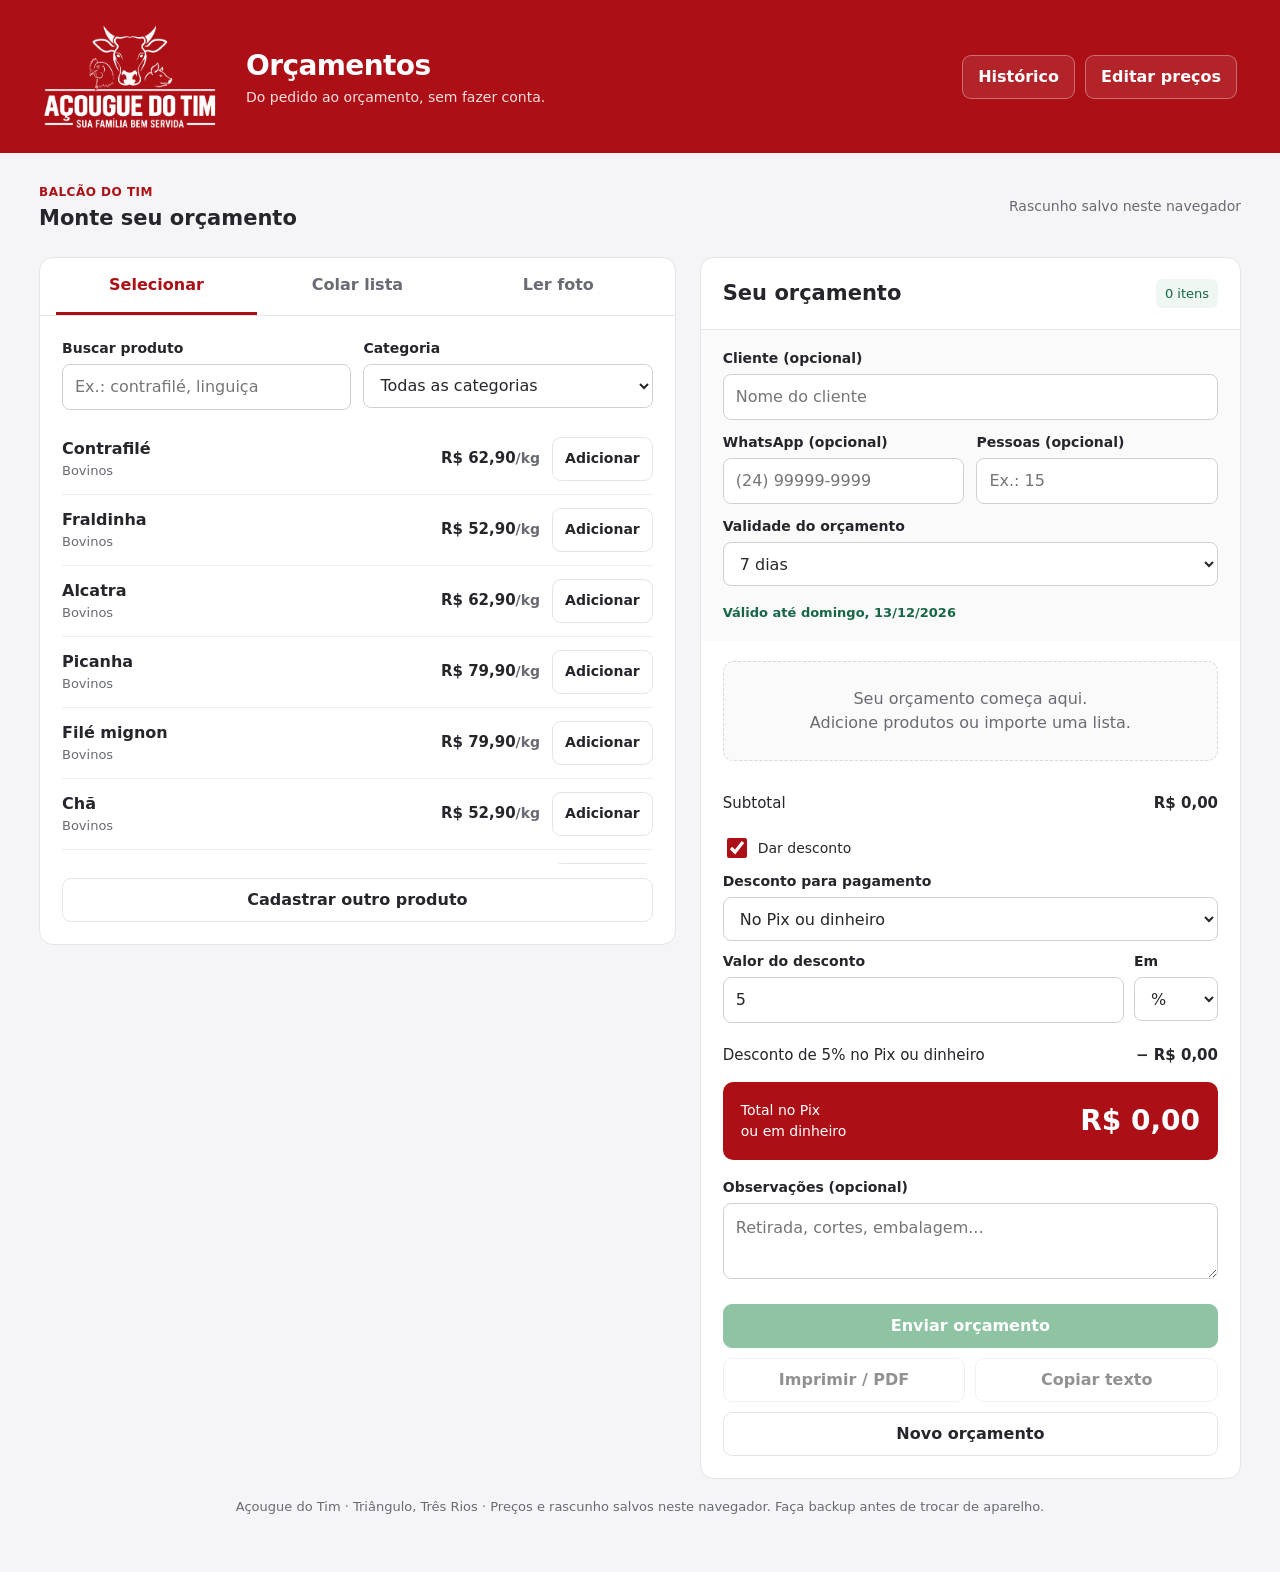
==== commit 6fad54b9: "Orçamentos Tim 1.2: validade do orçamento Escolha da validade em dias (opções prontas ou outro prazo" ====
--- a/acougue-do-tim-app/app/src/main/assets/index.html
+++ b/acougue-do-tim-app/app/src/main/assets/index.html
@@ -57,7 +57,7 @@
 .summary-head{padding:20px 22px;border-bottom:1px solid var(--line);display:flex;align-items:center;justify-content:space-between;gap:10px}
 .summary-head small{display:block;color:var(--muted);font-size:13px;font-weight:500}
 .quote-meta{padding:18px 22px;background:#fafafb}
-.quote-meta .wide{grid-column:1/-1}
+.quote-meta .wide{grid-column:1/-1}.valid-until{font-size:13px;color:#176746;margin-top:5px;font-weight:600}.valid-until.none{color:var(--muted);font-weight:400}.hist-row .expired{color:#8d3034;font-weight:600}.hist-row .valid{color:#176746}
 .cart{padding:0 22px}
 .cart-item{padding:16px 0;border-bottom:1px solid var(--line)}
 .cart-item h3{flex:1}
@@ -120,7 +120,7 @@
 .busy div{background:white;border:1px solid var(--line);border-radius:12px;padding:18px 24px;box-shadow:0 10px 40px #0002}
 @media(max-width:900px){.grid{grid-template-columns:1fr}.head{padding:18px 20px;gap:18px}.logo{width:125px;height:85px}.head h1{font-size:23px}main{padding:0 16px;margin:20px auto}.review-fields{grid-template-columns:1fr 1fr}.review-fields>div:first-child{grid-column:1/-1}body.has-bar main{padding-bottom:70px}}
 @media(max-width:480px){.head{flex-wrap:wrap;gap:12px}.brandtitle{flex:1}.head-actions{margin-left:0;width:100%}.head-actions button{flex:1}.pad,.totals,.dialog-body{padding:16px}.quote-meta{padding:16px}.cart{padding:0 16px}.product{flex-wrap:wrap}.product .meta{min-width:140px}.review-more{grid-template-columns:1fr}.catalog-row{grid-template-columns:1fr 92px 30px 34px;gap:6px}.topline .muted{max-width:150px;text-align:right}.cart-edit{grid-template-columns:1fr 1fr}.cart-edit .qtybox{grid-column:1/-1}.grand strong{font-size:26px}.fields{grid-template-columns:1fr}.quote-meta.fields{grid-template-columns:1fr 1fr}.dialog-head,.dialog-foot{padding:14px 16px}dialog{width:calc(100% - 16px);max-height:94vh}}
-@media print{@page{size:A4;margin:12mm}body{background:white;font-size:11pt}body>*{display:none!important}#printQuote{display:block!important}#printQuote .print-head{background:#ac1016!important;color:white!important;display:flex;justify-content:space-between;align-items:center;padding:18px;margin-bottom:20px;print-color-adjust:exact;-webkit-print-color-adjust:exact}#printQuote img{width:180px}#printQuote h1{font-size:19pt}#printQuote table{width:100%;border-collapse:collapse;margin:14px 0;font-size:10pt}#printQuote th{background:#ac1016;color:white;text-align:left;padding:9px;print-color-adjust:exact;-webkit-print-color-adjust:exact}#printQuote td{padding:9px;border-bottom:1px solid #ddd}#printQuote th:not(:first-child),#printQuote td:not(:first-child){text-align:right}#printQuote tr{break-inside:avoid}#printQuote .print-totals{margin:20px 0 0 auto;width:85%;break-inside:avoid}#printQuote .print-totals div{display:flex;justify-content:space-between;padding:6px}#printQuote .print-grand{background:#ac1016;color:white;font-weight:bold;font-size:17pt;padding:13px!important;print-color-adjust:exact;-webkit-print-color-adjust:exact}#printQuote footer{text-align:center;margin-top:28px;border-top:1px solid #ac1016;padding-top:12px;font-size:9pt}#printQuote .notes{white-space:pre-wrap;margin:14px 0;font-size:10pt}}
+@media print{@page{size:A4;margin:12mm}body{background:white;font-size:11pt}body>*{display:none!important}#printQuote{display:block!important}#printQuote .print-head{background:#ac1016!important;color:white!important;display:flex;justify-content:space-between;align-items:center;padding:18px;margin-bottom:20px;print-color-adjust:exact;-webkit-print-color-adjust:exact}#printQuote img{width:180px}#printQuote h1{font-size:19pt}#printQuote table{width:100%;border-collapse:collapse;margin:14px 0;font-size:10pt}#printQuote th{background:#ac1016;color:white;text-align:left;padding:9px;print-color-adjust:exact;-webkit-print-color-adjust:exact}#printQuote td{padding:9px;border-bottom:1px solid #ddd}#printQuote th:not(:first-child),#printQuote td:not(:first-child){text-align:right}#printQuote tr{break-inside:avoid}#printQuote .print-totals{margin:20px 0 0 auto;width:85%;break-inside:avoid}#printQuote .print-totals div{display:flex;justify-content:space-between;padding:6px}#printQuote .print-grand{background:#ac1016;color:white;font-weight:bold;font-size:17pt;padding:13px!important;print-color-adjust:exact;-webkit-print-color-adjust:exact}#printQuote footer{text-align:center;margin-top:28px;border-top:1px solid #ac1016;padding-top:12px;font-size:9pt}#printQuote .notes{white-space:pre-wrap;margin:14px 0;font-size:10pt}#printQuote .validity{margin:16px 0 0;padding:9px 12px;border:1px solid #e6c48f;background:#fff8ed;border-radius:6px;font-size:10pt;break-inside:avoid;print-color-adjust:exact;-webkit-print-color-adjust:exact}}
 </style>
 </head>
 <body>
@@ -160,6 +160,9 @@
 <div class="wide"><label for="customer">Cliente (opcional)</label><input id="customer" placeholder="Nome do cliente" autocomplete="off"></div>
 <div><label for="phone">WhatsApp (opcional)</label><input id="phone" type="tel" inputmode="tel" placeholder="(24) 99999-9999" autocomplete="off"></div>
 <div><label for="people">Pessoas (opcional)</label><input id="people" type="number" inputmode="numeric" min="1" step="1" placeholder="Ex.: 15"></div>
+<div id="validSelWrap" class="wide"><label for="validSel">Validade do orçamento</label><select id="validSel"><option value="0">Sem validade</option><option value="1">1 dia</option><option value="2">2 dias</option><option value="3">3 dias</option><option value="5">5 dias</option><option value="7">7 dias</option><option value="10">10 dias</option><option value="15">15 dias</option><option value="30">30 dias</option><option value="outro">Outro prazo…</option></select></div>
+<div id="validCustomWrap" class="hidden"><label for="validDays">Quantos dias?</label><input id="validDays" type="number" inputmode="numeric" min="1" max="365" step="1" placeholder="Ex.: 4"></div>
+<p id="validUntil" class="valid-until wide"></p>
 </div>
 <div id="cart" class="cart"></div>
 <div class="totals">
@@ -228,7 +231,7 @@
 document.head.insertAdjacentHTML('beforeend',`<style>${APP?'.web-only':'.app-only'}{display:none!important}</style>`);
 const $=id=>document.getElementById(id),KEY='tim-orcamentos-v1',HKEY='tim-orcamentos-historico-v1';
 let catalog=structuredClone(SEED),cart=[],pending=[],photoFile=null,toastTimer,hist=[],seq=0;
-const blankMeta=()=>({customer:'',phone:'',people:'',notes:'',discountOn:true,discountPct:5,discountPay:'pix',discountMode:'pct',discountFixed:0,quoteId:'',number:0});
+const blankMeta=()=>({customer:'',phone:'',people:'',notes:'',discountOn:true,discountPct:5,discountPay:'pix',discountMode:'pct',discountFixed:0,validDays:7,quoteId:'',number:0});
 const PAY={pix:{after:' no Pix ou dinheiro',total:'Total no Pix<br>ou em dinheiro',pay:'Pagamento no Pix ou em dinheiro.',short:'no Pix/dinheiro'},cartao:{after:' no cartão',total:'Total no cartão',pay:'Pagamento no cartão (débito ou crédito).',short:'no cartão'},debito:{after:' no cartão de débito',total:'Total no cartão<br>de débito',pay:'Pagamento no cartão de débito.',short:'no débito'},credito:{after:' no cartão de crédito',total:'Total no cartão<br>de crédito',pay:'Pagamento no cartão de crédito.',short:'no crédito'},todas:{after:'',total:'Total com desconto',pay:'',short:'com desconto'}};
 const payInfo=()=>PAY[meta.discountPay]||PAY.pix;
 const discLabel=()=>meta.discountMode==='value'?`Desconto de ${money(meta.discountFixed)}`:`Desconto de ${qtyText(meta.discountPct)}%`;
@@ -236,7 +239,12 @@
 let meta=blankMeta();
 function validProduct(p){return p&&typeof p.id==='string'&&typeof p.name==='string'&&p.name.trim()&&Number.isInteger(p.price)&&p.price>=0&&p.price<=1e9&&['kg','pct','un'].includes(p.unit)&&typeof p.category==='string'&&Array.isArray(p.aliases)&&p.aliases.every(a=>typeof a==='string')}
 const validCart=c=>Array.isArray(c)?c.filter(i=>validProduct(i)&&Number.isFinite(i.qty)&&i.qty>0&&i.qty<=1e6):[];
-function cleanMeta(m){m={...blankMeta(),...(m||{})};m.discountPct=Math.max(0,Math.min(100,num(m.discountPct)||0));m.discountOn=!!m.discountOn;for(const k of ['customer','phone','people','notes','quoteId'])m[k]=String(m[k]??'');m.number=Number.isInteger(m.number)?m.number:0;if(!PAY[m.discountPay])m.discountPay='pix';if(m.discountMode!=='value')m.discountMode='pct';m.discountFixed=Number.isInteger(m.discountFixed)&&m.discountFixed>=0&&m.discountFixed<=1e9?m.discountFixed:0;return m}
+function cleanMeta(m){m={...blankMeta(),...(m||{})};m.discountPct=Math.max(0,Math.min(100,num(m.discountPct)||0));m.discountOn=!!m.discountOn;for(const k of ['customer','phone','people','notes','quoteId'])m[k]=String(m[k]??'');m.number=Number.isInteger(m.number)?m.number:0;if(!PAY[m.discountPay])m.discountPay='pix';if(m.discountMode!=='value')m.discountMode='pct';m.discountFixed=Number.isInteger(m.discountFixed)&&m.discountFixed>=0&&m.discountFixed<=1e9?m.discountFixed:0;m.validDays=Number.isInteger(m.validDays)&&m.validDays>=0&&m.validDays<=365?m.validDays:7;return m}
+const VALID_OPTIONS=[0,1,2,3,5,7,10,15,30];
+function validDate(days,base){let d=new Date(base||Date.now());d.setHours(12,0,0,0);d.setDate(d.getDate()+days);return d}
+const longDate=d=>d.toLocaleDateString('pt-BR',{weekday:'long',day:'2-digit',month:'2-digit',year:'numeric'});
+const daysText=n=>`${n} ${n===1?'dia':'dias'}`;
+function validityLine(){if(!meta.validDays)return '';return `Orçamento válido por ${daysText(meta.validDays)}, até ${longDate(validDate(meta.validDays))}. Após essa data, os preços podem mudar.`}
 function validHistory(h){return Array.isArray(h)?h.filter(q=>q&&typeof q.id==='string'&&Array.isArray(q.items)).map(q=>({...q,items:validCart(q.items),meta:cleanMeta(q.meta)})).slice(0,300):[]}
 try{const saved=JSON.parse(localStorage.getItem(KEY));if(saved&&Array.isArray(saved.catalog)&&saved.catalog.length&&saved.catalog.every(validProduct)){catalog=saved.catalog;cart=validCart(saved.cart);meta=cleanMeta(saved.meta);seq=Number.isInteger(saved.seq)?saved.seq:0}}catch{}
 try{hist=validHistory(JSON.parse(localStorage.getItem(HKEY)))}catch{}
@@ -250,7 +258,8 @@
 function addItem(p,qty=1,price=p.price){const existing=cart.find(i=>i.id===p.id&&i.price===price&&i.unit===p.unit);if(existing)existing.qty=Math.round((existing.qty+qty)*1000)/1000;else cart.push({...structuredClone(p),qty,price});renderCart();save()}
 const stepOf=u=>u==='kg'?0.5:1;
 function renderCart(){$('itemCount').textContent=`${cart.length} ${cart.length===1?'item':'itens'}`;$('quoteNumber').textContent=meta.number?`Orçamento nº ${String(meta.number).padStart(4,'0')}`:'';$('cart').innerHTML=cart.length?cart.map((i,k)=>`<div class="cart-item"><div class="row between"><h3>${escapeHTML(i.name)}</h3><button class="remove" data-remove="${k}" aria-label="Remover ${escapeHTML(i.name)}">Remover</button></div><div class="cart-edit"><div class="qtybox"><label for="q${k}">Quantidade (${i.unit})</label><div class="stepper"><button data-step="${k}" data-dir="-1" aria-label="Diminuir">−</button><input id="q${k}" data-qty="${k}" inputmode="decimal" value="${qtyText(i.qty)}"><button data-step="${k}" data-dir="1" aria-label="Aumentar">+</button></div></div><div><label for="p${k}">Preço / ${i.unit}</label><input id="p${k}" data-price="${k}" inputmode="decimal" value="${(i.price/100).toFixed(2).replace('.',',')}"></div><div class="itemtotal" id="line${k}">${money(Math.round(i.qty*i.price))}</div></div></div>`).join(''):'<div class="quiet" style="margin-top:20px">Seu orçamento começa aqui.<br>Adicione produtos ou importe uma lista.</div>';renderTotals();renderProducts()}
-function renderTotals(){let t=quoteTotals();$('subtotal').textContent=money(t.subtotal);$('discountValue').textContent='− '+money(t.discount);$('discountLabel').textContent=discLabel()+payInfo().after;$('discountRow').classList.toggle('hidden',!meta.discountOn);$('discountBox').classList.toggle('hidden',!meta.discountOn);$('grandTotal').textContent=money(t.net);$('totalLabel').innerHTML=meta.discountOn?payInfo().total:'Total do orçamento';let people=num(meta.people);$('perPerson').textContent=people>0?`${money(Math.round(t.net/people))} por pessoa · ${people} pessoas`:'';$('printBtn').disabled=$('copyBtn').disabled=$('sendBtn').disabled=!cart.length;$('barTotal').textContent=money(t.net);$('barCount').textContent=`${cart.length} ${cart.length===1?'item':'itens'} · ${meta.discountOn?payInfo().short:'total'}`;updateBar()}
+function renderValidity(){let el=$('validUntil');if(meta.validDays){el.textContent='Válido até '+longDate(validDate(meta.validDays));el.classList.remove('none')}else{el.textContent='Este orçamento sairá sem prazo de validade.';el.classList.add('none')}}
+function renderTotals(){renderValidity();let t=quoteTotals();$('subtotal').textContent=money(t.subtotal);$('discountValue').textContent='− '+money(t.discount);$('discountLabel').textContent=discLabel()+payInfo().after;$('discountRow').classList.toggle('hidden',!meta.discountOn);$('discountBox').classList.toggle('hidden',!meta.discountOn);$('grandTotal').textContent=money(t.net);$('totalLabel').innerHTML=meta.discountOn?payInfo().total:'Total do orçamento';let people=num(meta.people);$('perPerson').textContent=people>0?`${money(Math.round(t.net/people))} por pessoa · ${people} pessoas`:'';$('printBtn').disabled=$('copyBtn').disabled=$('sendBtn').disabled=!cart.length;$('barTotal').textContent=money(t.net);$('barCount').textContent=`${cart.length} ${cart.length===1?'item':'itens'} · ${meta.discountOn?payInfo().short:'total'}`;updateBar()}
 function selectTab(name){document.querySelectorAll('.panel').forEach(e=>e.classList.toggle('hidden',e.id!==name));document.querySelectorAll('.tab').forEach(e=>{e.classList.toggle('active',e.dataset.tab===name);e.setAttribute('aria-selected',e.dataset.tab===name)})}
 
 // Barra fixa com o total (celular)
@@ -268,8 +277,8 @@
 const dateBR=d=>new Date(d).toLocaleDateString('pt-BR');
 const numberText=()=>meta.number?' nº '+String(meta.number).padStart(4,'0'):'';
 function phoneDigits(){let d=String(meta.phone||'').replace(/\D/g,'');if(!d)return '';if(d.startsWith('0'))d=d.replace(/^0+/,'');if(d.length===10||d.length===11)d='55'+d;return d.length>=12&&d.length<=13?d:''}
-function quoteText(){let t=quoteTotals();return ['*AÇOUGUE DO TIM — ORÇAMENTO'+numberText()+'*',new Date().toLocaleDateString('pt-BR'),meta.customer?'Cliente: '+meta.customer:null,meta.people?'Pessoas: '+meta.people:null,'',...cart.map(i=>`${qtyText(i.qty)} ${i.unit} de ${i.name} — ${money(i.price)}/${i.unit} — ${money(Math.round(i.qty*i.price))}`),'','Subtotal: '+money(t.subtotal),...(meta.discountOn?[`${discLabel()}${payInfo().after}: ${money(t.discount)}`]:[]),'*TOTAL'+(meta.discountOn?payInfo().after.toUpperCase():'')+': '+money(t.net)+'*',meta.people&&num(meta.people)>0?`(${money(Math.round(t.net/num(meta.people)))} por pessoa)`:null,meta.notes?'\nObservações: '+meta.notes:null,'\nAv. Zoelo Sola, 1625 — Triângulo, Três Rios','(24) 2030-2024 | WhatsApp: (24) 99221-4707'].filter(s=>s!==null).join('\n')}
-function quoteBody(){let t=quoteTotals();return `<div class="print-head"><img src="${document.querySelector('.logo').src}" alt="Açougue do Tim"><div><h1>ORÇAMENTO${escapeHTML(numberText())}</h1><p>${new Date().toLocaleDateString('pt-BR')}</p>${meta.people?`<p>Para ${escapeHTML(meta.people)} pessoas</p>`:''}</div></div>${meta.customer?`<p class="client"><strong>Cliente:</strong> ${escapeHTML(meta.customer)}</p>`:''}<table><thead><tr><th>Produto</th><th>Quantidade</th><th>Preço unitário</th><th>Subtotal</th></tr></thead><tbody>${cart.map(i=>`<tr><td>${escapeHTML(i.name)}</td><td>${qtyText(i.qty)} ${i.unit}</td><td>${money(i.price)}/${i.unit}</td><td>${money(Math.round(i.qty*i.price))}</td></tr>`).join('')}</tbody></table><div class="print-totals"><div><span>Total do orçamento</span><strong>${money(t.subtotal)}</strong></div>${meta.discountOn?`<div><span>${escapeHTML(discLabel()+payInfo().after)}</span><strong>− ${money(t.discount)}</strong></div>`:''}<div class="print-grand"><span>${meta.discountOn?'Total com desconto':'Total'}</span><strong>${money(t.net)}</strong></div>${meta.discountOn&&payInfo().pay?`<p>${payInfo().pay}</p>`:''}${meta.people&&num(meta.people)>0?`<p>${money(Math.round(t.net/num(meta.people)))} por pessoa.</p>`:''}</div>${meta.notes?`<p class="notes"><strong>Observações:</strong><br>${escapeHTML(meta.notes)}</p>`:''}<footer><strong>AÇOUGUE DO TIM · SUA FAMÍLIA BEM SERVIDA</strong><br>Av. Zoelo Sola, 1625 — Triângulo — Três Rios<br>(24) 2030-2024 · WhatsApp: (24) 99221-4707</footer>`}
+function quoteText(){let t=quoteTotals();return ['*AÇOUGUE DO TIM — ORÇAMENTO'+numberText()+'*',new Date().toLocaleDateString('pt-BR'),meta.validDays?`Válido até ${validDate(meta.validDays).toLocaleDateString('pt-BR')} (${daysText(meta.validDays)})`:null,meta.customer?'Cliente: '+meta.customer:null,meta.people?'Pessoas: '+meta.people:null,'',...cart.map(i=>`${qtyText(i.qty)} ${i.unit} de ${i.name} — ${money(i.price)}/${i.unit} — ${money(Math.round(i.qty*i.price))}`),'','Subtotal: '+money(t.subtotal),...(meta.discountOn?[`${discLabel()}${payInfo().after}: ${money(t.discount)}`]:[]),'*TOTAL'+(meta.discountOn?payInfo().after.toUpperCase():'')+': '+money(t.net)+'*',meta.people&&num(meta.people)>0?`(${money(Math.round(t.net/num(meta.people)))} por pessoa)`:null,meta.validDays?'\n_'+validityLine()+'_':null,meta.notes?'\nObservações: '+meta.notes:null,'\nAv. Zoelo Sola, 1625 — Triângulo, Três Rios','(24) 2030-2024 | WhatsApp: (24) 99221-4707'].filter(s=>s!==null).join('\n')}
+function quoteBody(){let t=quoteTotals();return `<div class="print-head"><img src="${document.querySelector('.logo').src}" alt="Açougue do Tim"><div><h1>ORÇAMENTO${escapeHTML(numberText())}</h1><p>${new Date().toLocaleDateString('pt-BR')}</p>${meta.validDays?`<p>Válido até ${validDate(meta.validDays).toLocaleDateString('pt-BR')}</p>`:''}${meta.people?`<p>Para ${escapeHTML(meta.people)} pessoas</p>`:''}</div></div>${meta.customer?`<p class="client"><strong>Cliente:</strong> ${escapeHTML(meta.customer)}</p>`:''}<table><thead><tr><th>Produto</th><th>Quantidade</th><th>Preço unitário</th><th>Subtotal</th></tr></thead><tbody>${cart.map(i=>`<tr><td>${escapeHTML(i.name)}</td><td>${qtyText(i.qty)} ${i.unit}</td><td>${money(i.price)}/${i.unit}</td><td>${money(Math.round(i.qty*i.price))}</td></tr>`).join('')}</tbody></table><div class="print-totals"><div><span>Total do orçamento</span><strong>${money(t.subtotal)}</strong></div>${meta.discountOn?`<div><span>${escapeHTML(discLabel()+payInfo().after)}</span><strong>− ${money(t.discount)}</strong></div>`:''}<div class="print-grand"><span>${meta.discountOn?'Total com desconto':'Total'}</span><strong>${money(t.net)}</strong></div>${meta.discountOn&&payInfo().pay?`<p>${payInfo().pay}</p>`:''}${meta.people&&num(meta.people)>0?`<p>${money(Math.round(t.net/num(meta.people)))} por pessoa.</p>`:''}</div>${meta.validDays?`<p class="validity"><strong>Validade:</strong> ${escapeHTML(validityLine())}</p>`:''}${meta.notes?`<p class="notes"><strong>Observações:</strong><br>${escapeHTML(meta.notes)}</p>`:''}<footer><strong>AÇOUGUE DO TIM · SUA FAMÍLIA BEM SERVIDA</strong><br>Av. Zoelo Sola, 1625 — Triângulo — Três Rios<br>(24) 2030-2024 · WhatsApp: (24) 99221-4707</footer>`}
 function makePrint(){$('printQuote').innerHTML=quoteBody()}
 // Documento próprio para gerar PDF e imagem no celular
 function exportHTML(){return `<!doctype html><html lang="pt-BR"><head><meta charset="utf-8"><meta name="viewport" content="width=device-width,initial-scale=1"><style>
@@ -285,13 +294,14 @@
 .print-totals{margin:1.3rem 0 0 auto;width:88%;break-inside:avoid}.print-totals div{display:flex;justify-content:space-between;padding:.4rem .5rem}.print-totals p{margin:.5rem .5rem 0;text-align:right;color:#555}
 .print-grand{background:#ac1016;color:white;font-weight:bold;font-size:1.45rem;padding:.9rem!important;border-radius:.3rem;margin-top:.3rem}
 .notes{white-space:pre-wrap;margin:1.2rem 0;font-size:.92rem}
+.validity{margin:1.3rem 0 0;padding:.6rem .8rem;border:1px solid #e6c48f;background:#fff8ed;border-radius:.3rem;font-size:.9rem;break-inside:avoid}
 footer{text-align:center;margin-top:1.8rem;border-top:2px solid #ac1016;padding-top:.8rem;font-size:.82rem;line-height:1.5}
 </style></head><body><div class="sheet">${quoteBody()}</div></body></html>`}
 function validateCartInputs(){for(let k=0;k<cart.length;k++){let q=num($('q'+k).value),p=num($('p'+k).value);if(!Number.isFinite(q)||q<=0||q>1e6||!Number.isFinite(p)||p<0||p>1e7||(cart[k].unit!=='kg'&&!Number.isInteger(q))){toast('Corrija a quantidade ou o preço de '+cart[k].name+'.');return false}}return true}
 
 // Histórico
 function recordHistory(){if(!cart.length)return;if(!meta.quoteId||!hist.some(q=>q.id===meta.quoteId)){if(!meta.quoteId||!meta.number){meta.number=++seq;meta.quoteId='q'+Date.now().toString(36)}}const entry={id:meta.quoteId,date:new Date().toISOString(),items:structuredClone(cart),meta:{...meta},total:quoteTotals().net};hist=[entry,...hist.filter(q=>q.id!==entry.id)].slice(0,300);saveHistory();save();renderCart()}
-function historyRows(){let q=norm($('historySearch').value);let list=hist.filter(h=>!q||norm(`${h.meta.customer} ${h.meta.number} ${String(h.meta.number).padStart(4,'0')}`).includes(q));$('historyRows').innerHTML=list.length?list.map(h=>`<div class="hist-row"><div><strong>Nº ${String(h.meta.number).padStart(4,'0')} · ${escapeHTML(h.meta.customer||'Sem nome')}</strong><small>${new Date(h.date).toLocaleString('pt-BR',{dateStyle:'short',timeStyle:'short'})} · ${h.items.length} ${h.items.length===1?'item':'itens'}${h.meta.people?' · '+escapeHTML(h.meta.people)+' pessoas':''}</small></div><strong>${money(h.total)}</strong><div class="row"><button data-hopen="${h.id}">Abrir</button><button data-hcopy="${h.id}">Usar como modelo</button><button data-hdel="${h.id}" class="remove">Excluir</button></div></div>`).join(''):'<p class="quiet" style="margin-top:14px">Nenhum orçamento ainda. Eles aparecem aqui depois de enviados, impressos ou copiados.</p>'}
+function historyRows(){let q=norm($('historySearch').value);let list=hist.filter(h=>!q||norm(`${h.meta.customer} ${h.meta.number} ${String(h.meta.number).padStart(4,'0')}`).includes(q));$('historyRows').innerHTML=list.length?list.map(h=>`<div class="hist-row"><div><strong>Nº ${String(h.meta.number).padStart(4,'0')} · ${escapeHTML(h.meta.customer||'Sem nome')}</strong><small>${new Date(h.date).toLocaleString('pt-BR',{dateStyle:'short',timeStyle:'short'})} · ${h.items.length} ${h.items.length===1?'item':'itens'}${h.meta.people?' · '+escapeHTML(h.meta.people)+' pessoas':''}${h.meta.validDays?(()=>{let d=validDate(h.meta.validDays,h.date);d.setHours(23,59,59);return d<new Date()?' · <span class="expired">vencido em '+d.toLocaleDateString('pt-BR')+'</span>':' · <span class="valid">válido até '+d.toLocaleDateString('pt-BR')+'</span>'})():''}</small></div><strong>${money(h.total)}</strong><div class="row"><button data-hopen="${h.id}">Abrir</button><button data-hcopy="${h.id}">Usar como modelo</button><button data-hdel="${h.id}" class="remove">Excluir</button></div></div>`).join(''):'<p class="quiet" style="margin-top:14px">Nenhum orçamento ainda. Eles aparecem aqui depois de enviados, impressos ou copiados.</p>'}
 function loadQuote(h,asCopy){if(cart.length&&meta.quoteId!==h.id&&!confirm('Substituir o orçamento que está na tela?'))return;cart=structuredClone(h.items);meta=cleanMeta(structuredClone(h.meta));if(asCopy){meta.quoteId='';meta.number=0;meta.customer='';meta.phone=''}fillMeta();renderCart();save();$('historyDialog').close();toast(asCopy?'Itens copiados para um novo orçamento.':'Orçamento nº '+String(h.meta.number).padStart(4,'0')+' aberto.');$('summary').scrollIntoView({behavior:'smooth'})}
 
 // Diálogos e botão Voltar do Android
@@ -301,7 +311,7 @@
 
 // Enviar
 function fileBase(){let n=String(meta.number).padStart(4,'0');let c=norm(meta.customer).replace(/ /g,'-').slice(0,30);return `Orcamento-Tim-${n}${c?'-'+c:''}`}
-function caption(){let t=quoteTotals();return `Orçamento Açougue do Tim${numberText()}${meta.customer?' — '+meta.customer:''}: ${money(t.net)}${meta.discountOn?payInfo().after:''}.`}
+function caption(){let t=quoteTotals();return `Orçamento Açougue do Tim${numberText()}${meta.customer?' — '+meta.customer:''}: ${money(t.net)}${meta.discountOn?payInfo().after:''}.${meta.validDays?' Válido até '+validDate(meta.validDays).toLocaleDateString('pt-BR')+'.':''}`}
 function sendQuote(kind){if(!cart.length||!validateCartInputs())return;recordHistory();$('sendDialog').close();const phone=phoneDigits();if(kind==='text'){const text=quoteText();if(APP)Android.shareText(text,phone,true);else window.open(`https://wa.me/${phone}?text=${encodeURIComponent(text)}`,'_blank');return}busy(true,kind==='png'?'Gerando imagem…':'Gerando PDF…');const ext=kind==='png'?'png':'pdf';Android.exportQuote(ext,exportHTML(),fileBase()+'.'+ext,caption(),kind==='other'?'':phone,kind!=='other')}
 function printQuote(){if(!cart.length||!validateCartInputs())return;recordHistory();makePrint();if(APP)Android.print(fileBase());else window.print()}
 
@@ -320,7 +330,8 @@
 function restoreFromText(text){try{if(text.length>3e6)throw Error('Arquivo grande demais.');let b=JSON.parse(text);if(b.format!==KEY||!Array.isArray(b.catalog)||!b.catalog.length||b.catalog.length>2000||!b.catalog.every(validProduct)||new Set(b.catalog.map(p=>p.id)).size!==b.catalog.length)throw Error('Backup inválido.');if(!confirm('Substituir o catálogo, o rascunho e o histórico atuais pelos dados deste backup?'))return;catalog=b.catalog;cart=validCart(b.cart);meta=cleanMeta(b.meta);seq=Number.isInteger(b.seq)?b.seq:0;if(Array.isArray(b.hist)){hist=validHistory(b.hist);saveHistory()}save();location.reload()}catch(err){toast(err.message||'Não foi possível restaurar.')}}
 
 function fillDiscount(){$('discountPct').value=meta.discountMode==='value'?(meta.discountFixed/100).toFixed(2).replace('.',','):qtyText(meta.discountPct)}
-function fillMeta(){for(const id of ['customer','phone','people','notes','discountOn','discountPay','discountMode'])$(id)[id==='discountOn'?'checked':'value']=meta[id];fillDiscount()}
+function fillMeta(){for(const id of ['customer','phone','people','notes','discountOn','discountPay','discountMode'])$(id)[id==='discountOn'?'checked':'value']=meta[id];fillDiscount();fillValidity()}
+function fillValidity(custom){let isStd=VALID_OPTIONS.includes(meta.validDays)&&!custom;$('validSel').value=isStd?String(meta.validDays):'outro';$('validCustomWrap').classList.toggle('hidden',isStd);$('validSelWrap').classList.toggle('wide',isStd);$('validDays').value=isStd?'':(meta.validDays||'')}
 
 const example='Contrafilé 3 kg\nFraldinha 1 kg\nPernil 1 kg\nBarriga 1 kg\nDrumet 1 kg\nCoração 1 kg\nLinguiça de churrasco 1 kg\nPão de alho 3 pacotes\nQueijo coalho 1 kg\nCarvão 5 kg';
 document.querySelectorAll('[data-tab]').forEach(b=>b.onclick=()=>selectTab(b.dataset.tab));
@@ -330,6 +341,8 @@
 $('cart').onclick=e=>{let b=e.target.closest('[data-remove]');if(b){cart.splice(Number(b.dataset.remove),1);renderCart();save();return}b=e.target.closest('[data-step]');if(b){let k=Number(b.dataset.step),i=cart[k],step=stepOf(i.unit),v=Math.round((i.qty+step*Number(b.dataset.dir))*1000)/1000;if(v<=0){toast('Para tirar o produto, toque em Remover.');return}i.qty=v;$('q'+k).value=qtyText(v);$('line'+k).textContent=money(Math.round(i.qty*i.price));renderTotals();save()}};
 $('cart').onchange=e=>{let i=e.target,k=i.dataset.qty??i.dataset.price;if(k===undefined)return;let v=num(i.value),isQty=i.dataset.qty!==undefined;let valid=Number.isFinite(v)&&(isQty?v>0&&v<=1e6&&(cart[k].unit==='kg'||Number.isInteger(v)):v>=0&&v<=1e7);if(!valid){toast('Informe um valor válido. Quantidade deve ser positiva.');i.value=isQty?qtyText(cart[k].qty):(cart[k].price/100).toFixed(2).replace('.',',');return}cart[k][isQty?'qty':'price']=isQty?v:Math.round(v*100);$('line'+k).textContent=money(Math.round(cart[k].qty*cart[k].price));renderTotals();save()};
 fillMeta();
+$('validSel').onchange=()=>{let v=$('validSel').value;if(v==='outro'){fillValidity(true);$('validDays').focus();return}meta.validDays=Number(v);fillValidity();renderTotals();save()};
+$('validDays').onchange=()=>{let v=num($('validDays').value);if(!Number.isInteger(v)||v<1||v>365){toast('Informe a validade em dias, de 1 a 365.');$('validDays').value=meta.validDays||'';return}meta.validDays=v;fillValidity(!VALID_OPTIONS.includes(v));renderTotals();save()};
 for(const id of ['customer','phone','people','notes','discountPct','discountOn','discountPay','discountMode']){$(id).addEventListener('change',()=>{if(id==='discountPct'){let v=num($(id).value);if(meta.discountMode==='value'){if(!Number.isFinite(v)||v<0||v>1e7){toast('Informe o desconto em reais, ex.: 20 ou 15,50.');fillDiscount();return}meta.discountFixed=Math.round(v*100);let sub=quoteTotals().subtotal;if(cart.length&&meta.discountFixed>sub)toast('O desconto é maior que o total; ficou limitado ao valor do orçamento.')}else{if(!Number.isFinite(v)||v<0||v>100){toast('O desconto precisa estar entre 0 e 100%.');fillDiscount();return}meta.discountPct=v}fillDiscount()}else if(id==='discountMode'){meta.discountMode=$(id).value==='value'?'value':'pct';fillDiscount();$('discountPct').focus();$('discountPct').select()}else if(id==='people'){let v=num($(id).value);if($(id).value&&(!Number.isInteger(v)||v<=0)){toast('Informe um número inteiro de pessoas.');$(id).value=meta[id];return}meta[id]=$(id).value}else if(id==='phone'){meta.phone=$(id).value.trim();if(meta.phone&&!phoneDigits())toast('Confira o WhatsApp: use DDD + número, ex.: (24) 99999-9999.')}else meta[id]=id==='discountOn'?$(id).checked:$(id).value;renderTotals();save()})}
 $('example').onclick=()=>{$('listText').value=example};
 $('parseText').onclick=()=>openReview(parseList($('listText').value,catalog));
@@ -348,7 +361,7 @@
 $('backup').onclick=()=>download(`backup-acougue-do-tim-${new Date().toISOString().slice(0,10)}.json`,JSON.stringify({format:KEY,catalog,cart,meta,seq,hist},null,2),'application/json');
 $('restore').onclick=()=>APP?Android.openFile():$('restoreFile').click();
 $('restoreFile').onchange=async e=>{let f=e.target.files[0];if(!f)return;try{if(f.size>3e6)throw Error('Arquivo grande demais.');restoreFromText(await f.text())}catch(err){toast(err.message||'Não foi possível restaurar.')}finally{e.target.value=''}};
-$('clearBtn').onclick=()=>{if(cart.length&&!confirm('Começar um novo orçamento? O catálogo será mantido.'))return;cart=[];meta={...blankMeta(),discountOn:meta.discountOn,discountPct:meta.discountPct,discountPay:meta.discountPay,discountMode:meta.discountMode,discountFixed:meta.discountFixed};fillMeta();renderCart();save();window.scrollTo({top:0,behavior:'smooth'})};
+$('clearBtn').onclick=()=>{if(cart.length&&!confirm('Começar um novo orçamento? O catálogo será mantido.'))return;cart=[];meta={...blankMeta(),discountOn:meta.discountOn,discountPct:meta.discountPct,discountPay:meta.discountPay,discountMode:meta.discountMode,discountFixed:meta.discountFixed,validDays:meta.validDays};fillMeta();renderCart();save();window.scrollTo({top:0,behavior:'smooth'})};
 $('sendBtn').onclick=()=>{if(!cart.length||!validateCartInputs())return;$('sendTo').textContent=meta.customer||phoneDigits()?`Para ${meta.customer||''}${meta.customer&&phoneDigits()?' · ':''}${phoneDigits()?meta.phone:''}`:'Escolha como enviar.';openDialog('sendDialog')};
 document.querySelectorAll('[data-send]').forEach(b=>b.onclick=()=>sendQuote(b.dataset.send));
 $('printBtn').onclick=printQuote;
